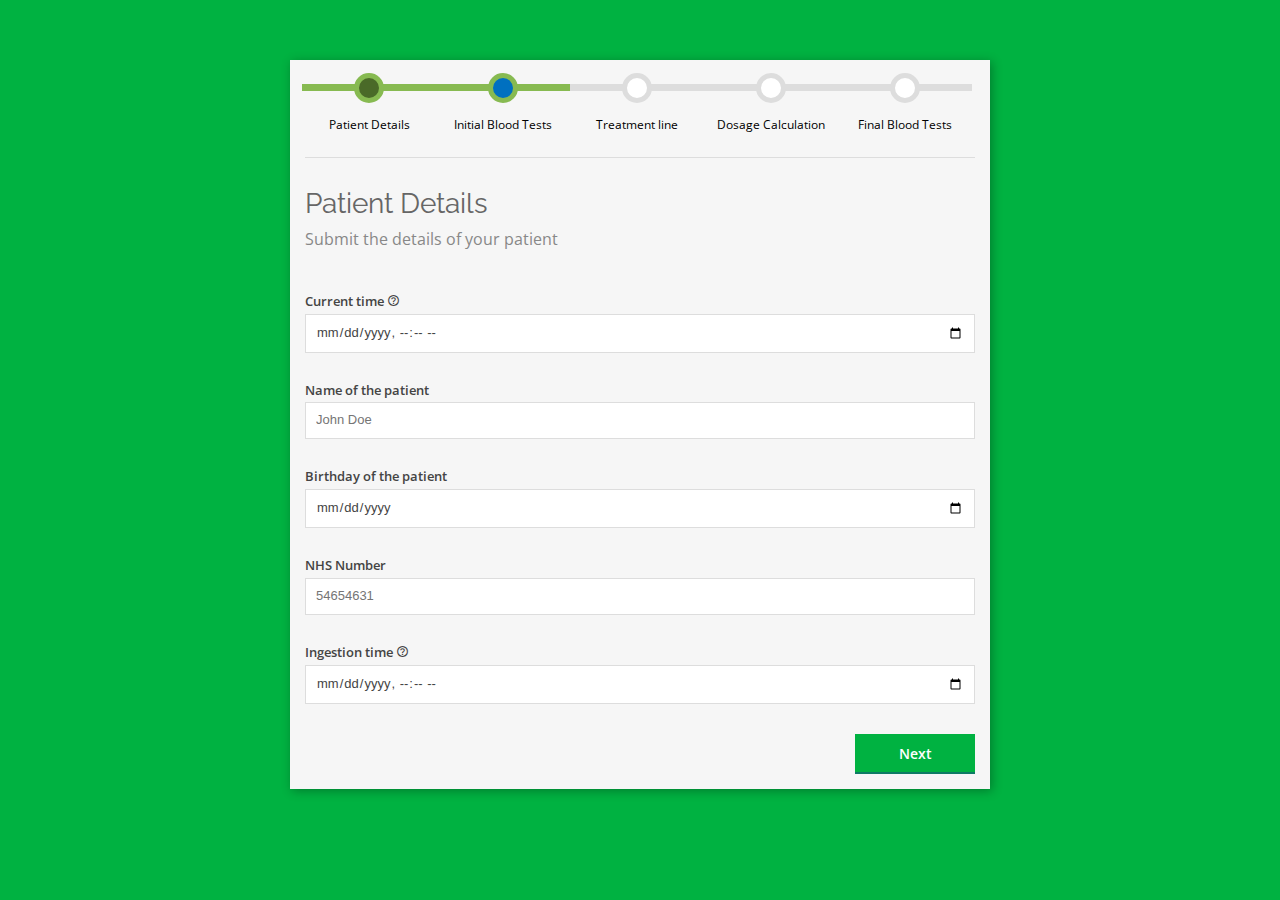
==== webapp/index.html @ 44cd0a4e "half-ready changes" ====
<!DOCTYPE html>
<html>
<head>
	<title>Paracetamol overdose</title>
	<link href="https://fonts.googleapis.com/css?family=Open+Sans:400,600" rel="stylesheet">
	<link href="https://fonts.googleapis.com/css?family=Raleway:400,600" rel="stylesheet">
	<link rel="stylesheet" type="text/css" href="css/icons.css">
	<link rel="stylesheet" type="text/css" href="css/normalize.css">
	<link rel="stylesheet" type="text/css" href="css/main.css">
	<script type="text/javascript" src="js/jquery.min.js"></script>
	<script type="text/javascript" src="js/main.js"></script>
</head>
<body>
 <!-- div class="header"></div>
 <div class="page-title">Paracetamol Overdose Patient Form</div-->
 <div class="content">
 	<ol class="progress-track">
  <li class="progress-done">
    <center>
      <div class="icon-wrap">
        <svg class="icon-state icon-check-mark">
          <use xlink:href="#icon-check-mark"></use>
        </svg>

        <svg class="icon-state icon-down-arrow">
          <use xlink:href="#icon-down-arrow"></use>
        </svg>
      </div>
      <span class="progress-text">Patient Details</span>
    </center>
  </li>

  <li class="progress-done progress-current">
    <center>
      <div class="icon-wrap">
        <svg class="icon-state icon-check-mark">
          <use xlink:href="#icon-check-mark"></use>
        </svg>

        <svg class="icon-state icon-down-arrow">
          <use xlink:href="#icon-down-arrow"></use>
        </svg>
      </div>
      <span class="progress-text">Initial Blood Tests</span>
    </center>
  </li>

  <li class="progress-todo">
    <center>
      <div class="icon-wrap">
        <svg class="icon-state icon-check-mark">
          <use xlink:href="#icon-check-mark"></use>
        </svg>

        <svg class="icon-state icon-down-arrow">
          <use xlink:href="#icon-down-arrow"></use>
        </svg>
      </div>
      <span class="progress-text">Treatment line</span>
    </center>
  </li>

  <li class="progress-todo">
    <center>
      <div class="icon-wrap">
        <svg class="icon-state icon-check-mark">
          <use xlink:href="#icon-check-mark"></use>
        </svg>

        <svg class="icon-state icon-down-arrow">
          <use xlink:href="#icon-down-arrow"></use>
        </svg>
      </div>
      <span class="progress-text">Dosage Calculation</span>
    </center>
  </li>
  <li class="progress-todo">
    <center>
      <div class="icon-wrap">
        <svg class="icon-state icon-check-mark">
          <use xlink:href="#icon-check-mark"></use>
        </svg>

        <svg class="icon-state icon-down-arrow">
          <use xlink:href="#icon-down-arrow"></use>
        </svg>
      </div>
      <span class="progress-text">Final Blood Tests</span>
    </center>
  </li>
</ol>
 	<div class="page-title">
 		<div class="title">Patient Details</div>
 		<div class="description">Submit the details of your patient</div>
 	</div>
 	<div class="input-box">
 		<div class="input-label">Current time <span class="help-button icon-help_outline"></span></div>
 		<input type="datetime-local" name="currentDateTime">
 		<div class="help-text">The date and time when the form was created.</div>
 	</div>
 	<div class="input-box">
 		<div class="input-label">Name of the patient</div>
 		<input type="text" name="name" placeholder="John Doe">
 	</div>
 	<div class="input-box">
 		<div class="input-label">Birthday of the patient</div>
 		<input type="date" name="birthday">
 	</div>
 	<div class="input-box">
 		<div class="input-label">NHS Number</div>
 		<input type="number" name="nhsNumber" placeholder="54654631">
 	</div>
 	<div class="input-box">
 		<div class="input-label">Ingestion time <span class="help-button icon-help_outline"></span></div>
 		<input type="datetime-local" name="ingestionDateTime">
 		<div class="help-text">The date and time when the patient ingested paracetamol.</div>
 	</div>
 	<div class="next-button" data-link="/first_blood.html">Next</div>
 </div>
</body>
</html>
---- webapp/css/icons.css ----
@font-face {
  font-family: 'icomoon';
  src:  url('fonts/icomoon.eot?bfnl08');
  src:  url('fonts/icomoon.eot?bfnl08#iefix') format('embedded-opentype'),
    url('fonts/icomoon.ttf?bfnl08') format('truetype'),
    url('fonts/icomoon.woff?bfnl08') format('woff'),
    url('fonts/icomoon.svg?bfnl08#icomoon') format('svg');
  font-weight: normal;
  font-style: normal;
}

[class^="icon-"], [class*=" icon-"] {
  /* use !important to prevent issues with browser extensions that change fonts */
  font-family: 'icomoon' !important;
  speak: none;
  font-style: normal;
  font-weight: normal;
  font-variant: normal;
  text-transform: none;
  line-height: 1;

  /* Better Font Rendering =========== */
  -webkit-font-smoothing: antialiased;
  -moz-osx-font-smoothing: grayscale;
}

.icon-d_rotation:before {
  content: "\e84d";
}
.icon-ac_unit:before {
  content: "\eb3b";
}
.icon-alarm:before {
  content: "\e855";
}
.icon-access_alarms:before {
  content: "\e191";
}
.icon-schedule:before {
  content: "\e8b5";
}
.icon-accessibility:before {
  content: "\e84e";
}
.icon-accessible:before {
  content: "\e914";
}
.icon-account_balance:before {
  content: "\e84f";
}
.icon-account_balance_wallet:before {
  content: "\e850";
}
.icon-account_box:before {
  content: "\e851";
}
.icon-account_circle:before {
  content: "\e853";
}
.icon-adb:before {
  content: "\e60e";
}
.icon-add:before {
  content: "\e145";
}
.icon-add_a_photo:before {
  content: "\e439";
}
.icon-alarm_add:before {
  content: "\e856";
}
.icon-add_alert:before {
  content: "\e003";
}
.icon-add_box:before {
  content: "\e146";
}
.icon-add_circle:before {
  content: "\e147";
}
.icon-control_point:before {
  content: "\e3ba";
}
.icon-add_location:before {
  content: "\e567";
}
.icon-add_shopping_cart:before {
  content: "\e854";
}
.icon-queue:before {
  content: "\e03c";
}
.icon-add_to_queue:before {
  content: "\e05c";
}
.icon-adjust:before {
  content: "\e39e";
}
.icon-airline_seat_flat:before {
  content: "\e630";
}
.icon-airline_seat_flat_angled:before {
  content: "\e631";
}
.icon-airline_seat_individual_suite:before {
  content: "\e632";
}
.icon-airline_seat_legroom_extra:before {
  content: "\e633";
}
.icon-airline_seat_legroom_normal:before {
  content: "\e634";
}
.icon-airline_seat_legroom_reduced:before {
  content: "\e635";
}
.icon-airline_seat_recline_extra:before {
  content: "\e636";
}
.icon-airline_seat_recline_normal:before {
  content: "\e637";
}
.icon-flight:before {
  content: "\e539";
}
.icon-airplanemode_inactive:before {
  content: "\e194";
}
.icon-airplay:before {
  content: "\e055";
}
.icon-airport_shuttle:before {
  content: "\eb3c";
}
.icon-alarm_off:before {
  content: "\e857";
}
.icon-alarm_on:before {
  content: "\e858";
}
.icon-album:before {
  content: "\e019";
}
.icon-all_inclusive:before {
  content: "\eb3d";
}
.icon-all_out:before {
  content: "\e90b";
}
.icon-android:before {
  content: "\e859";
}
.icon-announcement:before {
  content: "\e85a";
}
.icon-apps:before {
  content: "\e5c3";
}
.icon-archive:before {
  content: "\e149";
}
.icon-arrow_back:before {
  content: "\e5c4";
}
.icon-arrow_downward:before {
  content: "\e5db";
}
.icon-arrow_drop_down:before {
  content: "\e5c5";
}
.icon-arrow_drop_down_circle:before {
  content: "\e5c6";
}
.icon-arrow_drop_up:before {
  content: "\e5c7";
}
.icon-arrow_forward:before {
  content: "\e5c8";
}
.icon-arrow_upward:before {
  content: "\e5d8";
}
.icon-art_track:before {
  content: "\e060";
}
.icon-aspect_ratio:before {
  content: "\e85b";
}
.icon-poll:before {
  content: "\e801";
}
.icon-assignment:before {
  content: "\e85d";
}
.icon-assignment_ind:before {
  content: "\e85e";
}
.icon-assignment_late:before {
  content: "\e85f";
}
.icon-assignment_return:before {
  content: "\e860";
}
.icon-assignment_returned:before {
  content: "\e861";
}
.icon-assignment_turned_in:before {
  content: "\e862";
}
.icon-assistant:before {
  content: "\e39f";
}
.icon-flag:before {
  content: "\e153";
}
.icon-attach_file:before {
  content: "\e226";
}
.icon-attach_money:before {
  content: "\e227";
}
.icon-attachment:before {
  content: "\e2bc";
}
.icon-audiotrack:before {
  content: "\e3a1";
}
.icon-autorenew:before {
  content: "\e863";
}
.icon-av_timer:before {
  content: "\e01b";
}
.icon-backspace:before {
  content: "\e14a";
}
.icon-cloud_upload:before {
  content: "\e2c3";
}
.icon-battery_alert:before {
  content: "\e19c";
}
.icon-battery_charging_full:before {
  content: "\e1a3";
}
.icon-battery_std:before {
  content: "\e1a5";
}
.icon-battery_unknown:before {
  content: "\e1a6";
}
.icon-beach_access:before {
  content: "\eb3e";
}
.icon-beenhere:before {
  content: "\e52d";
}
.icon-block:before {
  content: "\e14b";
}
.icon-bluetooth:before {
  content: "\e1a7";
}
.icon-bluetooth_searching:before {
  content: "\e1aa";
}
.icon-bluetooth_connected:before {
  content: "\e1a8";
}
.icon-bluetooth_disabled:before {
  content: "\e1a9";
}
.icon-blur_circular:before {
  content: "\e3a2";
}
.icon-blur_linear:before {
  content: "\e3a3";
}
.icon-blur_off:before {
  content: "\e3a4";
}
.icon-blur_on:before {
  content: "\e3a5";
}
.icon-class:before {
  content: "\e86e";
}
.icon-turned_in:before {
  content: "\e8e6";
}
.icon-turned_in_not:before {
  content: "\e8e7";
}
.icon-border_all:before {
  content: "\e228";
}
.icon-border_bottom:before {
  content: "\e229";
}
.icon-border_clear:before {
  content: "\e22a";
}
.icon-border_color:before {
  content: "\e22b";
}
.icon-border_horizontal:before {
  content: "\e22c";
}
.icon-border_inner:before {
  content: "\e22d";
}
.icon-border_left:before {
  content: "\e22e";
}
.icon-border_outer:before {
  content: "\e22f";
}
.icon-border_right:before {
  content: "\e230";
}
.icon-border_style:before {
  content: "\e231";
}
.icon-border_top:before {
  content: "\e232";
}
.icon-border_vertical:before {
  content: "\e233";
}
.icon-branding_watermark:before {
  content: "\e06b";
}
.icon-brightness_1:before {
  content: "\e3a6";
}
.icon-brightness_2:before {
  content: "\e3a7";
}
.icon-brightness_3:before {
  content: "\e3a8";
}
.icon-brightness_4:before {
  content: "\e3a9";
}
.icon-brightness_low:before {
  content: "\e1ad";
}
.icon-brightness_medium:before {
  content: "\e1ae";
}
.icon-brightness_high:before {
  content: "\e1ac";
}
.icon-brightness_auto:before {
  content: "\e1ab";
}
.icon-broken_image:before {
  content: "\e3ad";
}
.icon-brush:before {
  content: "\e3ae";
}
.icon-bubble_chart:before {
  content: "\e6dd";
}
.icon-bug_report:before {
  content: "\e868";
}
.icon-build:before {
  content: "\e869";
}
.icon-burst_mode:before {
  content: "\e43c";
}
.icon-domain:before {
  content: "\e7ee";
}
.icon-business_center:before {
  content: "\eb3f";
}
.icon-cached:before {
  content: "\e86a";
}
.icon-cake:before {
  content: "\e7e9";
}
.icon-phone:before {
  content: "\e0cd";
}
.icon-call_end:before {
  content: "\e0b1";
}
.icon-call_made:before {
  content: "\e0b2";
}
.icon-merge_type:before {
  content: "\e252";
}
.icon-call_missed:before {
  content: "\e0b4";
}
.icon-call_missed_outgoing:before {
  content: "\e0e4";
}
.icon-call_received:before {
  content: "\e0b5";
}
.icon-call_split:before {
  content: "\e0b6";
}
.icon-call_to_action:before {
  content: "\e06c";
}
.icon-camera:before {
  content: "\e3af";
}
.icon-photo_camera:before {
  content: "\e412";
}
.icon-camera_enhance:before {
  content: "\e8fc";
}
.icon-camera_front:before {
  content: "\e3b1";
}
.icon-camera_rear:before {
  content: "\e3b2";
}
.icon-camera_roll:before {
  content: "\e3b3";
}
.icon-cancel:before {
  content: "\e5c9";
}
.icon-redeem:before {
  content: "\e8b1";
}
.icon-card_membership:before {
  content: "\e8f7";
}
.icon-card_travel:before {
  content: "\e8f8";
}
.icon-casino:before {
  content: "\eb40";
}
.icon-cast:before {
  content: "\e307";
}
.icon-cast_connected:before {
  content: "\e308";
}
.icon-center_focus_strong:before {
  content: "\e3b4";
}
.icon-center_focus_weak:before {
  content: "\e3b5";
}
.icon-change_history:before {
  content: "\e86b";
}
.icon-chat:before {
  content: "\e0b7";
}
.icon-chat_bubble:before {
  content: "\e0ca";
}
.icon-chat_bubble_outline:before {
  content: "\e0cb";
}
.icon-check:before {
  content: "\e5ca";
}
.icon-check_box:before {
  content: "\e834";
}
.icon-check_box_outline_blank:before {
  content: "\e835";
}
.icon-check_circle:before {
  content: "\e86c";
}
.icon-navigate_before:before {
  content: "\e408";
}
.icon-navigate_next:before {
  content: "\e409";
}
.icon-child_care:before {
  content: "\eb41";
}
.icon-child_friendly:before {
  content: "\eb42";
}
.icon-chrome_reader_mode:before {
  content: "\e86d";
}
.icon-close:before {
  content: "\e5cd";
}
.icon-clear_all:before {
  content: "\e0b8";
}
.icon-closed_caption:before {
  content: "\e01c";
}
.icon-wb_cloudy:before {
  content: "\e42d";
}
.icon-cloud_circle:before {
  content: "\e2be";
}
.icon-cloud_done:before {
  content: "\e2bf";
}
.icon-cloud_download:before {
  content: "\e2c0";
}
.icon-cloud_off:before {
  content: "\e2c1";
}
.icon-cloud_queue:before {
  content: "\e2c2";
}
.icon-code:before {
  content: "\e86f";
}
.icon-photo_library:before {
  content: "\e413";
}
.icon-collections_bookmark:before {
  content: "\e431";
}
.icon-palette:before {
  content: "\e40a";
}
.icon-colorize:before {
  content: "\e3b8";
}
.icon-comment:before {
  content: "\e0b9";
}
.icon-compare:before {
  content: "\e3b9";
}
.icon-compare_arrows:before {
  content: "\e915";
}
.icon-laptop:before {
  content: "\e31e";
}
.icon-confirmation_number:before {
  content: "\e638";
}
.icon-contact_mail:before {
  content: "\e0d0";
}
.icon-contact_phone:before {
  content: "\e0cf";
}
.icon-contacts:before {
  content: "\e0ba";
}
.icon-content_copy:before {
  content: "\e14d";
}
.icon-content_cut:before {
  content: "\e14e";
}
.icon-content_paste:before {
  content: "\e14f";
}
.icon-control_point_duplicate:before {
  content: "\e3bb";
}
.icon-copyright:before {
  content: "\e90c";
}
.icon-mode_edit:before {
  content: "\e254";
}
.icon-create_new_folder:before {
  content: "\e2cc";
}
.icon-payment:before {
  content: "\e8a1";
}
.icon-crop:before {
  content: "\e3be";
}
.icon-crop_16_9:before {
  content: "\e3bc";
}
.icon-crop_3_2:before {
  content: "\e3bd";
}
.icon-crop_landscape:before {
  content: "\e3c3";
}
.icon-crop_7_5:before {
  content: "\e3c0";
}
.icon-crop_din:before {
  content: "\e3c1";
}
.icon-crop_free:before {
  content: "\e3c2";
}
.icon-crop_original:before {
  content: "\e3c4";
}
.icon-crop_portrait:before {
  content: "\e3c5";
}
.icon-crop_rotate:before {
  content: "\e437";
}
.icon-crop_square:before {
  content: "\e3c6";
}
.icon-dashboard:before {
  content: "\e871";
}
.icon-data_usage:before {
  content: "\e1af";
}
.icon-date_range:before {
  content: "\e916";
}
.icon-dehaze:before {
  content: "\e3c7";
}
.icon-delete:before {
  content: "\e872";
}
.icon-delete_forever:before {
  content: "\e92b";
}
.icon-delete_sweep:before {
  content: "\e16c";
}
.icon-description:before {
  content: "\e873";
}
.icon-desktop_mac:before {
  content: "\e30b";
}
.icon-desktop_windows:before {
  content: "\e30c";
}
.icon-details:before {
  content: "\e3c8";
}
.icon-developer_board:before {
  content: "\e30d";
}
.icon-developer_mode:before {
  content: "\e1b0";
}
.icon-device_hub:before {
  content: "\e335";
}
.icon-phonelink:before {
  content: "\e326";
}
.icon-devices_other:before {
  content: "\e337";
}
.icon-dialer_sip:before {
  content: "\e0bb";
}
.icon-dialpad:before {
  content: "\e0bc";
}
.icon-directions:before {
  content: "\e52e";
}
.icon-directions_bike:before {
  content: "\e52f";
}
.icon-directions_boat:before {
  content: "\e532";
}
.icon-directions_bus:before {
  content: "\e530";
}
.icon-directions_car:before {
  content: "\e531";
}
.icon-directions_railway:before {
  content: "\e534";
}
.icon-directions_run:before {
  content: "\e566";
}
.icon-directions_transit:before {
  content: "\e535";
}
.icon-directions_walk:before {
  content: "\e536";
}
.icon-disc_full:before {
  content: "\e610";
}
.icon-dns:before {
  content: "\e875";
}
.icon-not_interested:before {
  content: "\e033";
}
.icon-do_not_disturb_alt:before {
  content: "\e611";
}
.icon-do_not_disturb_off:before {
  content: "\e643";
}
.icon-remove_circle:before {
  content: "\e15c";
}
.icon-dock:before {
  content: "\e30e";
}
.icon-done:before {
  content: "\e876";
}
.icon-done_all:before {
  content: "\e877";
}
.icon-donut_large:before {
  content: "\e917";
}
.icon-donut_small:before {
  content: "\e918";
}
.icon-drafts:before {
  content: "\e151";
}
.icon-drag_handle:before {
  content: "\e25d";
}
.icon-time_to_leave:before {
  content: "\e62c";
}
.icon-dvr:before {
  content: "\e1b2";
}
.icon-edit_location:before {
  content: "\e568";
}
.icon-eject:before {
  content: "\e8fb";
}
.icon-markunread:before {
  content: "\e159";
}
.icon-enhanced_encryption:before {
  content: "\e63f";
}
.icon-equalizer:before {
  content: "\e01d";
}
.icon-error:before {
  content: "\e000";
}
.icon-error_outline:before {
  content: "\e001";
}
.icon-euro_symbol:before {
  content: "\e926";
}
.icon-ev_station:before {
  content: "\e56d";
}
.icon-insert_invitation:before {
  content: "\e24f";
}
.icon-event_available:before {
  content: "\e614";
}
.icon-event_busy:before {
  content: "\e615";
}
.icon-event_note:before {
  content: "\e616";
}
.icon-event_seat:before {
  content: "\e903";
}
.icon-exit_to_app:before {
  content: "\e879";
}
.icon-expand_less:before {
  content: "\e5ce";
}
.icon-expand_more:before {
  content: "\e5cf";
}
.icon-explicit:before {
  content: "\e01e";
}
.icon-explore:before {
  content: "\e87a";
}
.icon-exposure:before {
  content: "\e3ca";
}
.icon-exposure_neg_1:before {
  content: "\e3cb";
}
.icon-exposure_neg_2:before {
  content: "\e3cc";
}
.icon-exposure_plus_1:before {
  content: "\e3cd";
}
.icon-exposure_plus_2:before {
  content: "\e3ce";
}
.icon-exposure_zero:before {
  content: "\e3cf";
}
.icon-extension:before {
  content: "\e87b";
}
.icon-face:before {
  content: "\e87c";
}
.icon-fast_forward:before {
  content: "\e01f";
}
.icon-fast_rewind:before {
  content: "\e020";
}
.icon-favorite:before {
  content: "\e87d";
}
.icon-favorite_border:before {
  content: "\e87e";
}
.icon-featured_play_list:before {
  content: "\e06d";
}
.icon-featured_video:before {
  content: "\e06e";
}
.icon-sms_failed:before {
  content: "\e626";
}
.icon-fiber_dvr:before {
  content: "\e05d";
}
.icon-fiber_manual_record:before {
  content: "\e061";
}
.icon-fiber_new:before {
  content: "\e05e";
}
.icon-fiber_pin:before {
  content: "\e06a";
}
.icon-fiber_smart_record:before {
  content: "\e062";
}
.icon-get_app:before {
  content: "\e884";
}
.icon-file_upload:before {
  content: "\e2c6";
}
.icon-filter:before {
  content: "\e3d3";
}
.icon-filter_1:before {
  content: "\e3d0";
}
.icon-filter_2:before {
  content: "\e3d1";
}
.icon-filter_3:before {
  content: "\e3d2";
}
.icon-filter_4:before {
  content: "\e3d4";
}
.icon-filter_5:before {
  content: "\e3d5";
}
.icon-filter_6:before {
  content: "\e3d6";
}
.icon-filter_7:before {
  content: "\e3d7";
}
.icon-filter_8:before {
  content: "\e3d8";
}
.icon-filter_9:before {
  content: "\e3d9";
}
.icon-filter_9_plus:before {
  content: "\e3da";
}
.icon-filter_b_and_w:before {
  content: "\e3db";
}
.icon-filter_center_focus:before {
  content: "\e3dc";
}
.icon-filter_drama:before {
  content: "\e3dd";
}
.icon-filter_frames:before {
  content: "\e3de";
}
.icon-terrain:before {
  content: "\e564";
}
.icon-filter_list:before {
  content: "\e152";
}
.icon-filter_none:before {
  content: "\e3e0";
}
.icon-filter_tilt_shift:before {
  content: "\e3e2";
}
.icon-filter_vintage:before {
  content: "\e3e3";
}
.icon-find_in_page:before {
  content: "\e880";
}
.icon-find_replace:before {
  content: "\e881";
}
.icon-fingerprint:before {
  content: "\e90d";
}
.icon-first_page:before {
  content: "\e5dc";
}
.icon-fitness_center:before {
  content: "\eb43";
}
.icon-flare:before {
  content: "\e3e4";
}
.icon-flash_auto:before {
  content: "\e3e5";
}
.icon-flash_off:before {
  content: "\e3e6";
}
.icon-flash_on:before {
  content: "\e3e7";
}
.icon-flight_land:before {
  content: "\e904";
}
.icon-flight_takeoff:before {
  content: "\e905";
}
.icon-flip:before {
  content: "\e3e8";
}
.icon-flip_to_back:before {
  content: "\e882";
}
.icon-flip_to_front:before {
  content: "\e883";
}
.icon-folder:before {
  content: "\e2c7";
}
.icon-folder_open:before {
  content: "\e2c8";
}
.icon-folder_shared:before {
  content: "\e2c9";
}
.icon-folder_special:before {
  content: "\e617";
}
.icon-font_download:before {
  content: "\e167";
}
.icon-format_align_center:before {
  content: "\e234";
}
.icon-format_align_justify:before {
  content: "\e235";
}
.icon-format_align_left:before {
  content: "\e236";
}
.icon-format_align_right:before {
  content: "\e237";
}
.icon-format_bold:before {
  content: "\e238";
}
.icon-format_clear:before {
  content: "\e239";
}
.icon-format_color_fill:before {
  content: "\e23a";
}
.icon-format_color_reset:before {
  content: "\e23b";
}
.icon-format_color_text:before {
  content: "\e23c";
}
.icon-format_indent_decrease:before {
  content: "\e23d";
}
.icon-format_indent_increase:before {
  content: "\e23e";
}
.icon-format_italic:before {
  content: "\e23f";
}
.icon-format_line_spacing:before {
  content: "\e240";
}
.icon-format_list_bulleted:before {
  content: "\e241";
}
.icon-format_list_numbered:before {
  content: "\e242";
}
.icon-format_paint:before {
  content: "\e243";
}
.icon-format_quote:before {
  content: "\e244";
}
.icon-format_shapes:before {
  content: "\e25e";
}
.icon-format_size:before {
  content: "\e245";
}
.icon-format_strikethrough:before {
  content: "\e246";
}
.icon-format_textdirection_l_to_r:before {
  content: "\e247";
}
.icon-format_textdirection_r_to_l:before {
  content: "\e248";
}
.icon-format_underlined:before {
  content: "\e249";
}
.icon-question_answer:before {
  content: "\e8af";
}
.icon-forward:before {
  content: "\e154";
}
.icon-forward_10:before {
  content: "\e056";
}
.icon-forward_30:before {
  content: "\e057";
}
.icon-forward_5:before {
  content: "\e058";
}
.icon-free_breakfast:before {
  content: "\eb44";
}
.icon-fullscreen:before {
  content: "\e5d0";
}
.icon-fullscreen_exit:before {
  content: "\e5d1";
}
.icon-functions:before {
  content: "\e24a";
}
.icon-g_translate:before {
  content: "\e927";
}
.icon-games:before {
  content: "\e021";
}
.icon-gavel:before {
  content: "\e90e";
}
.icon-gesture:before {
  content: "\e155";
}
.icon-gif:before {
  content: "\e908";
}
.icon-goat:before {
  content: "\e900";
}
.icon-golf_course:before {
  content: "\eb45";
}
.icon-my_location:before {
  content: "\e55c";
}
.icon-location_searching:before {
  content: "\e1b7";
}
.icon-location_disabled:before {
  content: "\e1b6";
}
.icon-star:before {
  content: "\e838";
}
.icon-gradient:before {
  content: "\e3e9";
}
.icon-grain:before {
  content: "\e3ea";
}
.icon-graphic_eq:before {
  content: "\e1b8";
}
.icon-grid_off:before {
  content: "\e3eb";
}
.icon-grid_on:before {
  content: "\e3ec";
}
.icon-people:before {
  content: "\e7fb";
}
.icon-group_add:before {
  content: "\e7f0";
}
.icon-group_work:before {
  content: "\e886";
}
.icon-hd:before {
  content: "\e052";
}
.icon-hdr_off:before {
  content: "\e3ed";
}
.icon-hdr_on:before {
  content: "\e3ee";
}
.icon-hdr_strong:before {
  content: "\e3f1";
}
.icon-hdr_weak:before {
  content: "\e3f2";
}
.icon-headset:before {
  content: "\e310";
}
.icon-headset_mic:before {
  content: "\e311";
}
.icon-healing:before {
  content: "\e3f3";
}
.icon-hearing:before {
  content: "\e023";
}
.icon-help:before {
  content: "\e887";
}
.icon-help_outline:before {
  content: "\e8fd";
}
.icon-high_quality:before {
  content: "\e024";
}
.icon-highlight:before {
  content: "\e25f";
}
.icon-highlight_off:before {
  content: "\e888";
}
.icon-restore:before {
  content: "\e8b3";
}
.icon-home:before {
  content: "\e88a";
}
.icon-hot_tub:before {
  content: "\eb46";
}
.icon-local_hotel:before {
  content: "\e549";
}
.icon-hourglass_empty:before {
  content: "\e88b";
}
.icon-hourglass_full:before {
  content: "\e88c";
}
.icon-http:before {
  content: "\e902";
}
.icon-lock:before {
  content: "\e897";
}
.icon-photo:before {
  content: "\e410";
}
.icon-image_aspect_ratio:before {
  content: "\e3f5";
}
.icon-import_contacts:before {
  content: "\e0e0";
}
.icon-import_export:before {
  content: "\e0c3";
}
.icon-important_devices:before {
  content: "\e912";
}
.icon-inbox:before {
  content: "\e156";
}
.icon-indeterminate_check_box:before {
  content: "\e909";
}
.icon-info:before {
  content: "\e88e";
}
.icon-info_outline:before {
  content: "\e88f";
}
.icon-input:before {
  content: "\e890";
}
.icon-insert_comment:before {
  content: "\e24c";
}
.icon-insert_drive_file:before {
  content: "\e24d";
}
.icon-tag_faces:before {
  content: "\e420";
}
.icon-link:before {
  content: "\e157";
}
.icon-invert_colors:before {
  content: "\e891";
}
.icon-invert_colors_off:before {
  content: "\e0c4";
}
.icon-iso:before {
  content: "\e3f6";
}
.icon-keyboard:before {
  content: "\e312";
}
.icon-keyboard_arrow_down:before {
  content: "\e313";
}
.icon-keyboard_arrow_left:before {
  content: "\e314";
}
.icon-keyboard_arrow_right:before {
  content: "\e315";
}
.icon-keyboard_arrow_up:before {
  content: "\e316";
}
.icon-keyboard_backspace:before {
  content: "\e317";
}
.icon-keyboard_capslock:before {
  content: "\e318";
}
.icon-keyboard_hide:before {
  content: "\e31a";
}
.icon-keyboard_return:before {
  content: "\e31b";
}
.icon-keyboard_tab:before {
  content: "\e31c";
}
.icon-keyboard_voice:before {
  content: "\e31d";
}
.icon-kitchen:before {
  content: "\eb47";
}
.icon-label:before {
  content: "\e892";
}
.icon-label_outline:before {
  content: "\e893";
}
.icon-language:before {
  content: "\e894";
}
.icon-laptop_chromebook:before {
  content: "\e31f";
}
.icon-laptop_mac:before {
  content: "\e320";
}
.icon-laptop_windows:before {
  content: "\e321";
}
.icon-last_page:before {
  content: "\e5dd";
}
.icon-open_in_new:before {
  content: "\e89e";
}
.icon-layers:before {
  content: "\e53b";
}
.icon-layers_clear:before {
  content: "\e53c";
}
.icon-leak_add:before {
  content: "\e3f8";
}
.icon-leak_remove:before {
  content: "\e3f9";
}
.icon-lens:before {
  content: "\e3fa";
}
.icon-library_books:before {
  content: "\e02f";
}
.icon-library_music:before {
  content: "\e030";
}
.icon-lightbulb_outline:before {
  content: "\e90f";
}
.icon-line_style:before {
  content: "\e919";
}
.icon-line_weight:before {
  content: "\e91a";
}
.icon-linear_scale:before {
  content: "\e260";
}
.icon-linked_camera:before {
  content: "\e438";
}
.icon-list:before {
  content: "\e896";
}
.icon-live_help:before {
  content: "\e0c6";
}
.icon-live_tv:before {
  content: "\e639";
}
.icon-local_play:before {
  content: "\e553";
}
.icon-local_airport:before {
  content: "\e53d";
}
.icon-local_atm:before {
  content: "\e53e";
}
.icon-local_bar:before {
  content: "\e540";
}
.icon-local_cafe:before {
  content: "\e541";
}
.icon-local_car_wash:before {
  content: "\e542";
}
.icon-local_convenience_store:before {
  content: "\e543";
}
.icon-restaurant_menu:before {
  content: "\e561";
}
.icon-local_drink:before {
  content: "\e544";
}
.icon-local_florist:before {
  content: "\e545";
}
.icon-local_gas_station:before {
  content: "\e546";
}
.icon-shopping_cart:before {
  content: "\e8cc";
}
.icon-local_hospital:before {
  content: "\e548";
}
.icon-local_laundry_service:before {
  content: "\e54a";
}
.icon-local_library:before {
  content: "\e54b";
}
.icon-local_mall:before {
  content: "\e54c";
}
.icon-theaters:before {
  content: "\e8da";
}
.icon-local_offer:before {
  content: "\e54e";
}
.icon-local_parking:before {
  content: "\e54f";
}
.icon-local_pharmacy:before {
  content: "\e550";
}
.icon-local_pizza:before {
  content: "\e552";
}
.icon-print:before {
  content: "\e8ad";
}
.icon-local_shipping:before {
  content: "\e558";
}
.icon-local_taxi:before {
  content: "\e559";
}
.icon-location_city:before {
  content: "\e7f1";
}
.icon-location_off:before {
  content: "\e0c7";
}
.icon-room:before {
  content: "\e8b4";
}
.icon-lock_open:before {
  content: "\e898";
}
.icon-lock_outline:before {
  content: "\e899";
}
.icon-looks:before {
  content: "\e3fc";
}
.icon-looks_3:before {
  content: "\e3fb";
}
.icon-looks_4:before {
  content: "\e3fd";
}
.icon-looks_5:before {
  content: "\e3fe";
}
.icon-looks_6:before {
  content: "\e3ff";
}
.icon-looks_one:before {
  content: "\e400";
}
.icon-looks_two:before {
  content: "\e401";
}
.icon-sync:before {
  content: "\e627";
}
.icon-loupe:before {
  content: "\e402";
}
.icon-low_priority:before {
  content: "\e16d";
}
.icon-loyalty:before {
  content: "\e89a";
}
.icon-mail_outline:before {
  content: "\e0e1";
}
.icon-map:before {
  content: "\e55b";
}
.icon-markunread_mailbox:before {
  content: "\e89b";
}
.icon-memory:before {
  content: "\e322";
}
.icon-menu:before {
  content: "\e5d2";
}
.icon-message:before {
  content: "\e0c9";
}
.icon-mic:before {
  content: "\e029";
}
.icon-mic_none:before {
  content: "\e02a";
}
.icon-mic_off:before {
  content: "\e02b";
}
.icon-mms:before {
  content: "\e618";
}
.icon-mode_comment:before {
  content: "\e253";
}
.icon-monetization_on:before {
  content: "\e263";
}
.icon-money_off:before {
  content: "\e25c";
}
.icon-monochrome_photos:before {
  content: "\e403";
}
.icon-mood_bad:before {
  content: "\e7f3";
}
.icon-more:before {
  content: "\e619";
}
.icon-more_horiz:before {
  content: "\e5d3";
}
.icon-more_vert:before {
  content: "\e5d4";
}
.icon-motorcycle:before {
  content: "\e91b";
}
.icon-mouse:before {
  content: "\e323";
}
.icon-move_to_inbox:before {
  content: "\e168";
}
.icon-movie_creation:before {
  content: "\e404";
}
.icon-movie_filter:before {
  content: "\e43a";
}
.icon-multiline_chart:before {
  content: "\e6df";
}
.icon-music_note:before {
  content: "\e405";
}
.icon-music_video:before {
  content: "\e063";
}
.icon-nature:before {
  content: "\e406";
}
.icon-nature_people:before {
  content: "\e407";
}
.icon-navigation:before {
  content: "\e55d";
}
.icon-near_me:before {
  content: "\e569";
}
.icon-network_cell:before {
  content: "\e1b9";
}
.icon-network_check:before {
  content: "\e640";
}
.icon-network_locked:before {
  content: "\e61a";
}
.icon-network_wifi:before {
  content: "\e1ba";
}
.icon-new_releases:before {
  content: "\e031";
}
.icon-next_week:before {
  content: "\e16a";
}
.icon-nfc:before {
  content: "\e1bb";
}
.icon-no_encryption:before {
  content: "\e641";
}
.icon-signal_cellular_no_sim:before {
  content: "\e1ce";
}
.icon-note:before {
  content: "\e06f";
}
.icon-note_add:before {
  content: "\e89c";
}
.icon-notifications:before {
  content: "\e7f4";
}
.icon-notifications_active:before {
  content: "\e7f7";
}
.icon-notifications_none:before {
  content: "\e7f5";
}
.icon-notifications_off:before {
  content: "\e7f6";
}
.icon-notifications_paused:before {
  content: "\e7f8";
}
.icon-offline_pin:before {
  content: "\e90a";
}
.icon-ondemand_video:before {
  content: "\e63a";
}
.icon-opacity:before {
  content: "\e91c";
}
.icon-open_in_browser:before {
  content: "\e89d";
}
.icon-open_with:before {
  content: "\e89f";
}
.icon-pages:before {
  content: "\e7f9";
}
.icon-pageview:before {
  content: "\e8a0";
}
.icon-pan_tool:before {
  content: "\e925";
}
.icon-panorama:before {
  content: "\e40b";
}
.icon-radio_button_unchecked:before {
  content: "\e836";
}
.icon-panorama_horizontal:before {
  content: "\e40d";
}
.icon-panorama_vertical:before {
  content: "\e40e";
}
.icon-panorama_wide_angle:before {
  content: "\e40f";
}
.icon-party_mode:before {
  content: "\e7fa";
}
.icon-pause:before {
  content: "\e034";
}
.icon-pause_circle_filled:before {
  content: "\e035";
}
.icon-pause_circle_outline:before {
  content: "\e036";
}
.icon-people_outline:before {
  content: "\e7fc";
}
.icon-perm_camera_mic:before {
  content: "\e8a2";
}
.icon-perm_contact_calendar:before {
  content: "\e8a3";
}
.icon-perm_data_setting:before {
  content: "\e8a4";
}
.icon-perm_device_information:before {
  content: "\e8a5";
}
.icon-person_outline:before {
  content: "\e7ff";
}
.icon-perm_media:before {
  content: "\e8a7";
}
.icon-perm_phone_msg:before {
  content: "\e8a8";
}
.icon-perm_scan_wifi:before {
  content: "\e8a9";
}
.icon-person:before {
  content: "\e7fd";
}
.icon-person_add:before {
  content: "\e7fe";
}
.icon-person_pin:before {
  content: "\e55a";
}
.icon-person_pin_circle:before {
  content: "\e56a";
}
.icon-personal_video:before {
  content: "\e63b";
}
.icon-pets:before {
  content: "\e91d";
}
.icon-phone_android:before {
  content: "\e324";
}
.icon-phone_bluetooth_speaker:before {
  content: "\e61b";
}
.icon-phone_forwarded:before {
  content: "\e61c";
}
.icon-phone_in_talk:before {
  content: "\e61d";
}
.icon-phone_iphone:before {
  content: "\e325";
}
.icon-phone_locked:before {
  content: "\e61e";
}
.icon-phone_missed:before {
  content: "\e61f";
}
.icon-phone_paused:before {
  content: "\e620";
}
.icon-phonelink_erase:before {
  content: "\e0db";
}
.icon-phonelink_lock:before {
  content: "\e0dc";
}
.icon-phonelink_off:before {
  content: "\e327";
}
.icon-phonelink_ring:before {
  content: "\e0dd";
}
.icon-phonelink_setup:before {
  content: "\e0de";
}
.icon-photo_album:before {
  content: "\e411";
}
.icon-photo_filter:before {
  content: "\e43b";
}
.icon-photo_size_select_actual:before {
  content: "\e432";
}
.icon-photo_size_select_large:before {
  content: "\e433";
}
.icon-photo_size_select_small:before {
  content: "\e434";
}
.icon-picture_as_pdf:before {
  content: "\e415";
}
.icon-picture_in_picture:before {
  content: "\e8aa";
}
.icon-picture_in_picture_alt:before {
  content: "\e911";
}
.icon-pie_chart:before {
  content: "\e6c4";
}
.icon-pie_chart_outlined:before {
  content: "\e6c5";
}
.icon-pin_drop:before {
  content: "\e55e";
}
.icon-play_arrow:before {
  content: "\e037";
}
.icon-play_circle_filled:before {
  content: "\e038";
}
.icon-play_circle_outline:before {
  content: "\e039";
}
.icon-play_for_work:before {
  content: "\e906";
}
.icon-playlist_add:before {
  content: "\e03b";
}
.icon-playlist_add_check:before {
  content: "\e065";
}
.icon-playlist_play:before {
  content: "\e05f";
}
.icon-plus_one:before {
  content: "\e800";
}
.icon-polymer:before {
  content: "\e8ab";
}
.icon-pool:before {
  content: "\eb48";
}
.icon-portable_wifi_off:before {
  content: "\e0ce";
}
.icon-portrait:before {
  content: "\e416";
}
.icon-power:before {
  content: "\e63c";
}
.icon-power_input:before {
  content: "\e336";
}
.icon-power_settings_new:before {
  content: "\e8ac";
}
.icon-pregnant_woman:before {
  content: "\e91e";
}
.icon-present_to_all:before {
  content: "\e0df";
}
.icon-priority_high:before {
  content: "\e645";
}
.icon-public:before {
  content: "\e80b";
}
.icon-publish:before {
  content: "\e255";
}
.icon-queue_music:before {
  content: "\e03d";
}
.icon-queue_play_next:before {
  content: "\e066";
}
.icon-radio:before {
  content: "\e03e";
}
.icon-radio_button_checked:before {
  content: "\e837";
}
.icon-rate_review:before {
  content: "\e560";
}
.icon-receipt:before {
  content: "\e8b0";
}
.icon-recent_actors:before {
  content: "\e03f";
}
.icon-record_voice_over:before {
  content: "\e91f";
}
.icon-redo:before {
  content: "\e15a";
}
.icon-refresh:before {
  content: "\e5d5";
}
.icon-remove:before {
  content: "\e15b";
}
.icon-remove_circle_outline:before {
  content: "\e15d";
}
.icon-remove_from_queue:before {
  content: "\e067";
}
.icon-visibility:before {
  content: "\e8f4";
}
.icon-remove_shopping_cart:before {
  content: "\e928";
}
.icon-reorder:before {
  content: "\e8fe";
}
.icon-repeat:before {
  content: "\e040";
}
.icon-repeat_one:before {
  content: "\e041";
}
.icon-replay:before {
  content: "\e042";
}
.icon-replay_10:before {
  content: "\e059";
}
.icon-replay_30:before {
  content: "\e05a";
}
.icon-replay_5:before {
  content: "\e05b";
}
.icon-reply:before {
  content: "\e15e";
}
.icon-reply_all:before {
  content: "\e15f";
}
.icon-report:before {
  content: "\e160";
}
.icon-warning:before {
  content: "\e002";
}
.icon-restaurant:before {
  content: "\e56c";
}
.icon-restore_page:before {
  content: "\e929";
}
.icon-ring_volume:before {
  content: "\e0d1";
}
.icon-room_service:before {
  content: "\eb49";
}
.icon-rotate_90_degrees_ccw:before {
  content: "\e418";
}
.icon-rotate_left:before {
  content: "\e419";
}
.icon-rotate_right:before {
  content: "\e41a";
}
.icon-rounded_corner:before {
  content: "\e920";
}
.icon-router:before {
  content: "\e328";
}
.icon-rowing:before {
  content: "\e921";
}
.icon-rss_feed:before {
  content: "\e0e5";
}
.icon-rv_hookup:before {
  content: "\e642";
}
.icon-satellite:before {
  content: "\e562";
}
.icon-save:before {
  content: "\e161";
}
.icon-scanner:before {
  content: "\e329";
}
.icon-school:before {
  content: "\e80c";
}
.icon-screen_lock_landscape:before {
  content: "\e1be";
}
.icon-screen_lock_portrait:before {
  content: "\e1bf";
}
.icon-screen_lock_rotation:before {
  content: "\e1c0";
}
.icon-screen_rotation:before {
  content: "\e1c1";
}
.icon-screen_share:before {
  content: "\e0e2";
}
.icon-sd_storage:before {
  content: "\e1c2";
}
.icon-search:before {
  content: "\e8b6";
}
.icon-security:before {
  content: "\e32a";
}
.icon-select_all:before {
  content: "\e162";
}
.icon-send:before {
  content: "\e163";
}
.icon-sentiment_dissatisfied:before {
  content: "\e811";
}
.icon-sentiment_neutral:before {
  content: "\e812";
}
.icon-sentiment_satisfied:before {
  content: "\e813";
}
.icon-sentiment_very_dissatisfied:before {
  content: "\e814";
}
.icon-sentiment_very_satisfied:before {
  content: "\e815";
}
.icon-settings:before {
  content: "\e8b8";
}
.icon-settings_applications:before {
  content: "\e8b9";
}
.icon-settings_backup_restore:before {
  content: "\e8ba";
}
.icon-settings_bluetooth:before {
  content: "\e8bb";
}
.icon-settings_brightness:before {
  content: "\e8bd";
}
.icon-settings_cell:before {
  content: "\e8bc";
}
.icon-settings_ethernet:before {
  content: "\e8be";
}
.icon-settings_input_antenna:before {
  content: "\e8bf";
}
.icon-settings_input_composite:before {
  content: "\e8c1";
}
.icon-settings_input_hdmi:before {
  content: "\e8c2";
}
.icon-settings_input_svideo:before {
  content: "\e8c3";
}
.icon-settings_overscan:before {
  content: "\e8c4";
}
.icon-settings_phone:before {
  content: "\e8c5";
}
.icon-settings_power:before {
  content: "\e8c6";
}
.icon-settings_remote:before {
  content: "\e8c7";
}
.icon-settings_system_daydream:before {
  content: "\e1c3";
}
.icon-settings_voice:before {
  content: "\e8c8";
}
.icon-share:before {
  content: "\e80d";
}
.icon-shop:before {
  content: "\e8c9";
}
.icon-shop_two:before {
  content: "\e8ca";
}
.icon-shopping_basket:before {
  content: "\e8cb";
}
.icon-short_text:before {
  content: "\e261";
}
.icon-show_chart:before {
  content: "\e6e1";
}
.icon-shuffle:before {
  content: "\e043";
}
.icon-signal_cellular_4_bar:before {
  content: "\e1c8";
}
.icon-signal_cellular_connected_no_internet_4_bar:before {
  content: "\e1cd";
}
.icon-signal_cellular_null:before {
  content: "\e1cf";
}
.icon-signal_cellular_off:before {
  content: "\e1d0";
}
.icon-signal_wifi_4_bar:before {
  content: "\e1d8";
}
.icon-signal_wifi_4_bar_lock:before {
  content: "\e1d9";
}
.icon-signal_wifi_off:before {
  content: "\e1da";
}
.icon-sim_card:before {
  content: "\e32b";
}
.icon-sim_card_alert:before {
  content: "\e624";
}
.icon-skip_next:before {
  content: "\e044";
}
.icon-skip_previous:before {
  content: "\e045";
}
.icon-slideshow:before {
  content: "\e41b";
}
.icon-slow_motion_video:before {
  content: "\e068";
}
.icon-stay_primary_portrait:before {
  content: "\e0d6";
}
.icon-smoke_free:before {
  content: "\eb4a";
}
.icon-smoking_rooms:before {
  content: "\eb4b";
}
.icon-textsms:before {
  content: "\e0d8";
}
.icon-snooze:before {
  content: "\e046";
}
.icon-sort:before {
  content: "\e164";
}
.icon-sort_by_alpha:before {
  content: "\e053";
}
.icon-spa:before {
  content: "\eb4c";
}
.icon-space_bar:before {
  content: "\e256";
}
.icon-speaker:before {
  content: "\e32d";
}
.icon-speaker_group:before {
  content: "\e32e";
}
.icon-speaker_notes:before {
  content: "\e8cd";
}
.icon-speaker_notes_off:before {
  content: "\e92a";
}
.icon-speaker_phone:before {
  content: "\e0d2";
}
.icon-spellcheck:before {
  content: "\e8ce";
}
.icon-star_border:before {
  content: "\e83a";
}
.icon-star_half:before {
  content: "\e839";
}
.icon-stars:before {
  content: "\e8d0";
}
.icon-stay_primary_landscape:before {
  content: "\e0d5";
}
.icon-stop:before {
  content: "\e047";
}
.icon-stop_screen_share:before {
  content: "\e0e3";
}
.icon-storage:before {
  content: "\e1db";
}
.icon-store_mall_directory:before {
  content: "\e563";
}
.icon-straighten:before {
  content: "\e41c";
}
.icon-streetview:before {
  content: "\e56e";
}
.icon-strikethrough_s:before {
  content: "\e257";
}
.icon-style:before {
  content: "\e41d";
}
.icon-subdirectory_arrow_left:before {
  content: "\e5d9";
}
.icon-subdirectory_arrow_right:before {
  content: "\e5da";
}
.icon-subject:before {
  content: "\e8d2";
}
.icon-subscriptions:before {
  content: "\e064";
}
.icon-subtitles:before {
  content: "\e048";
}
.icon-subway:before {
  content: "\e56f";
}
.icon-supervisor_account:before {
  content: "\e8d3";
}
.icon-surround_sound:before {
  content: "\e049";
}
.icon-swap_calls:before {
  content: "\e0d7";
}
.icon-swap_horiz:before {
  content: "\e8d4";
}
.icon-swap_vert:before {
  content: "\e8d5";
}
.icon-swap_vertical_circle:before {
  content: "\e8d6";
}
.icon-switch_camera:before {
  content: "\e41e";
}
.icon-switch_video:before {
  content: "\e41f";
}
.icon-sync_disabled:before {
  content: "\e628";
}
.icon-sync_problem:before {
  content: "\e629";
}
.icon-system_update:before {
  content: "\e62a";
}
.icon-system_update_alt:before {
  content: "\e8d7";
}
.icon-tab:before {
  content: "\e8d8";
}
.icon-tab_unselected:before {
  content: "\e8d9";
}
.icon-tablet:before {
  content: "\e32f";
}
.icon-tablet_android:before {
  content: "\e330";
}
.icon-tablet_mac:before {
  content: "\e331";
}
.icon-tap_and_play:before {
  content: "\e62b";
}
.icon-text_fields:before {
  content: "\e262";
}
.icon-text_format:before {
  content: "\e165";
}
.icon-texture:before {
  content: "\e421";
}
.icon-thumb_down:before {
  content: "\e8db";
}
.icon-thumb_up:before {
  content: "\e8dc";
}
.icon-thumbs_up_down:before {
  content: "\e8dd";
}
.icon-timelapse:before {
  content: "\e422";
}
.icon-timeline:before {
  content: "\e922";
}
.icon-timer:before {
  content: "\e425";
}
.icon-timer_10:before {
  content: "\e423";
}
.icon-timer_3:before {
  content: "\e424";
}
.icon-timer_off:before {
  content: "\e426";
}
.icon-title:before {
  content: "\e264";
}
.icon-toc:before {
  content: "\e8de";
}
.icon-today:before {
  content: "\e8df";
}
.icon-toll:before {
  content: "\e8e0";
}
.icon-tonality:before {
  content: "\e427";
}
.icon-touch_app:before {
  content: "\e913";
}
.icon-toys:before {
  content: "\e332";
}
.icon-track_changes:before {
  content: "\e8e1";
}
.icon-traffic:before {
  content: "\e565";
}
.icon-train:before {
  content: "\e570";
}
.icon-tram:before {
  content: "\e571";
}
.icon-transfer_within_a_station:before {
  content: "\e572";
}
.icon-transform:before {
  content: "\e428";
}
.icon-translate:before {
  content: "\e8e2";
}
.icon-trending_down:before {
  content: "\e8e3";
}
.icon-trending_flat:before {
  content: "\e8e4";
}
.icon-trending_up:before {
  content: "\e8e5";
}
.icon-tune:before {
  content: "\e429";
}
.icon-tv:before {
  content: "\e333";
}
.icon-unarchive:before {
  content: "\e169";
}
.icon-undo:before {
  content: "\e166";
}
.icon-unfold_less:before {
  content: "\e5d6";
}
.icon-unfold_more:before {
  content: "\e5d7";
}
.icon-update:before {
  content: "\e923";
}
.icon-usb:before {
  content: "\e1e0";
}
.icon-verified_user:before {
  content: "\e8e8";
}
.icon-vertical_align_bottom:before {
  content: "\e258";
}
.icon-vertical_align_center:before {
  content: "\e259";
}
.icon-vertical_align_top:before {
  content: "\e25a";
}
.icon-vibration:before {
  content: "\e62d";
}
.icon-video_call:before {
  content: "\e070";
}
.icon-video_label:before {
  content: "\e071";
}
.icon-video_library:before {
  content: "\e04a";
}
.icon-videocam:before {
  content: "\e04b";
}
.icon-videocam_off:before {
  content: "\e04c";
}
.icon-videogame_asset:before {
  content: "\e338";
}
.icon-view_agenda:before {
  content: "\e8e9";
}
.icon-view_array:before {
  content: "\e8ea";
}
.icon-view_carousel:before {
  content: "\e8eb";
}
.icon-view_column:before {
  content: "\e8ec";
}
.icon-view_comfy:before {
  content: "\e42a";
}
.icon-view_compact:before {
  content: "\e42b";
}
.icon-view_day:before {
  content: "\e8ed";
}
.icon-view_headline:before {
  content: "\e8ee";
}
.icon-view_list:before {
  content: "\e8ef";
}
.icon-view_module:before {
  content: "\e8f0";
}
.icon-view_quilt:before {
  content: "\e8f1";
}
.icon-view_stream:before {
  content: "\e8f2";
}
.icon-view_week:before {
  content: "\e8f3";
}
.icon-vignette:before {
  content: "\e435";
}
.icon-visibility_off:before {
  content: "\e8f5";
}
.icon-voice_chat:before {
  content: "\e62e";
}
.icon-voicemail:before {
  content: "\e0d9";
}
.icon-volume_down:before {
  content: "\e04d";
}
.icon-volume_mute:before {
  content: "\e04e";
}
.icon-volume_off:before {
  content: "\e04f";
}
.icon-volume_up:before {
  content: "\e050";
}
.icon-vpn_key:before {
  content: "\e0da";
}
.icon-vpn_lock:before {
  content: "\e62f";
}
.icon-wallpaper:before {
  content: "\e1bc";
}
.icon-watch:before {
  content: "\e334";
}
.icon-watch_later:before {
  content: "\e924";
}
.icon-wb_auto:before {
  content: "\e42c";
}
.icon-wb_incandescent:before {
  content: "\e42e";
}
.icon-wb_iridescent:before {
  content: "\e436";
}
.icon-wb_sunny:before {
  content: "\e430";
}
.icon-wc:before {
  content: "\e63d";
}
.icon-web:before {
  content: "\e051";
}
.icon-web_asset:before {
  content: "\e069";
}
.icon-weekend:before {
  content: "\e16b";
}
.icon-whatshot:before {
  content: "\e80e";
}
.icon-widgets:before {
  content: "\e1bd";
}
.icon-wifi:before {
  content: "\e63e";
}
.icon-wifi_lock:before {
  content: "\e1e1";
}
.icon-wifi_tethering:before {
  content: "\e1e2";
}
.icon-work:before {
  content: "\e8f9";
}
.icon-wrap_text:before {
  content: "\e25b";
}
.icon-youtube_searched_for:before {
  content: "\e8fa";
}
.icon-zoom_in:before {
  content: "\e8ff";
}
.icon-zoom_out:before {
  content: "\e901";
}
.icon-zoom_out_map:before {
  content: "\e56b";
}
---- webapp/css/main.css ----
body  {
	height: 100%;
	background: #00B241;
	// background: url('../media/images/background.jpg') repeat center center;
	-webkit-background-size: cover;
	-moz-background-size: cover;
	-o-background-size: cover;
	background-size: cover;
}
.header
{
	position: absolute;
	top: 0;
	left: 0;
	right: 0;
	height: 30px;
	border-bottom: 2px solid #ddd;
	background: #fff;
}
.content
{
	overflow: hidden;
	margin: 60px auto;
	max-width: 700px;
	min-height: 300px;
	background: #f6f6f6;
	box-shadow: 2px 2px 10px rgba(0, 0, 0, .3)
}
.content > .page-title
{
	margin: 0 15px;
	padding: 30px 0;
	border-top: 1px solid #ddd;
	// border-bottom: 1px solid #ddd;
}
.content > .page-title > .title
{
	font-size: 28px;
	font-family: 'Raleway', sans-serif;
	color: #666;
	font-weight: 400;
}
.content > .page-title > .description
{
	padding-top: 10px;
	font-size: 16px;
	color: #888;
}


.final-text
{
	font-size: 14px;
	font-weight: 400;
	line-height: 20px;
	color: #444;
	padding: 60px 15px 130px 15px;
	text-align: center;
}

.input-box { padding: 15px }
.input-box > .input-label
{
	color: #444;
	font-size: 13px;
	font-weight: 600;
	padding-bottom: 5px;
}
.input-box > .input-label > .help-button
{
	paosition: relative;
	cursor: pointer;
}
.input-box > .input-label > .help-button:hover { color: #16a085 }
.input-box > .input-label > .help-button:active { top: 1px }
.input-box > .help-text
{
	display: none;
	font-size: 12px;
	margin-top: 5px;
}
.input-box > input
{
	width: 100%;
	color: #444;
	font-size: 13px;
	padding: 10px 10px;
	border: 1px solid #ddd;
}
.next-button
{
	position: relative;
	float: right;
	width: 120px;
	height: 40px;
	line-height: 40px;
	text-align: center;
	font-size: 14px;
	font-weight: 600;
	color: #fff;
	background: #00B241;
	border-bottom: 2px solid #0f7a65;
	margin: 15px;
	cursor: pointer;
}
.next-button:hover
{
	background: #008930;
	border-bottom: 2px solid #0b5647;
}
.next-button:active { top: 1px }

.image-background.background{ background: url('../media/images/background.jpg') no-repeat center center }

.image-cover
{
	height: 110px;
	border-bottom: 1px solid #ddd;
}
.image-cover.yellow 
{ 
	background: url('../media/images/yellow.jpg') no-repeat center center;
	-webkit-background-size: cover;
    -moz-background-size: cover;
    -o-background-size: cover;
    background-size:  cover
}
.image-cover.blue 
{ 
	margin-top: 25px;
	border-top: 1px solid #ddd;
	background: url('../media/images/blue.jpg') no-repeat center center;
	-webkit-background-size: cover;
    -moz-background-size: cover;
    -o-background-size: cover;
    background-size: cover;
}
.infusion-title
{
	padding: 20px;
	font-size: 16px;
	font-weight: 600;
	color: #444;
	text-align: center;
	border-top: 1px solid #ddd;
}
.infusion-title:first-child { border-top: none }
.dosage-container { overflow: hidden }
.dosage-container > .treatment-container
{
	float: left;
	width: 199px;
	height: 270px;
	padding: 10px;
}
.dosage-container > .treatment-container > .image-box
{
	width: 200px;
	height: 200px;
}
.dosage-container > .treatment-container > .image-box.first 
{ 
	background: url('../media/images/first.jpg') no-repeat center center;
	-webkit-background-size: contain;
    -moz-background-size: contain;
    background-size: contain;
}
.dosage-container > .treatment-container > .image-box.second 
{ 
	background: url('../media/images/second.jpg') no-repeat center center;
	-webkit-background-size: contain;
    -moz-background-size: contain;
    background-size: contain;
}
.dosage-container > .treatment-container > .image-box.third 
{ 
	background: url('../media/images/third.jpg') no-repeat center center;
	-webkit-background-size: contain;
    -moz-background-size: contain;
    background-size: contain;
}
.dosage-container > .treatment-container > .text-box
{
	color: #444;
	font-size: 13px;
	padding-top: 10px;
}



/** Colors **/
ol.progress-track {
  display: table;
  list-style-type: none;
  margin: 0;
  padding: 2em 1em;
  table-layout: fixed;
  width: 670px;
}
ol.progress-track li {
  display: table-cell;
  line-height: 3em;
  position: relative;
  text-align: center;
}
ol.progress-track li .icon-wrap {
  border-radius: 50%;
  top: -1.5em;
  color: #fff;
  display: block;
  height: 2.5em;
  margin: 0 auto -2em;
  left: 0;
  right: 0;
  position: absolute;
  width: 2.5em;
}
ol.progress-track li .icon-check-mark,
ol.progress-track li .icon-down-arrow {
  height: 25px;
  width: 15px;
  display: inline-block;
  fill: currentColor;
}
ol.progress-track li .progress-text {
  position: relative;
  top: 10px;
}
ol.progress-track li.progress-done {
  border-top: 7px solid #87ba51;
  transition: border-color 1s ease-in-out;
  -webkit-transition: border-color 1s ease-in-out;
  -moz-transition: border-color 1s ease-in-out;
}
ol.progress-track li.progress-done .icon-down-arrow {
  display: none;
}
ol.progress-track li.progress-done.progress-current .icon-wrap {
  background-color: #0070c0;
}
ol.progress-track li.progress-done.progress-current .icon-wrap .icon-check-mark {
  display: none;
}
ol.progress-track li.progress-done.progress-current .icon-wrap .icon-down-arrow {
  display: block;
}
ol.progress-track li.progress-done .icon-wrap {
  background-color: #4a6a28;
  border: 5px solid #87ba51;
}
ol.progress-track li.progress-todo {
  border-top: 7px solid #DDD;
  color: black;
}
ol.progress-track li.progress-todo .icon-wrap {
  background-color: #FFF;
  border: 5px solid #DDD;
  border-radius: 50%;
  bottom: 1.5em;
  color: #fff;
  display: block;
  height: 2.5em;
  margin: 0 auto -2em;
  position: relative;
  width: 2.5em;
}
ol.progress-track li.progress-todo .icon-wrap .icon-check-mark,
ol.progress-track li.progress-todo .icon-wrap .icon-down-arrow {
  display: none;
}
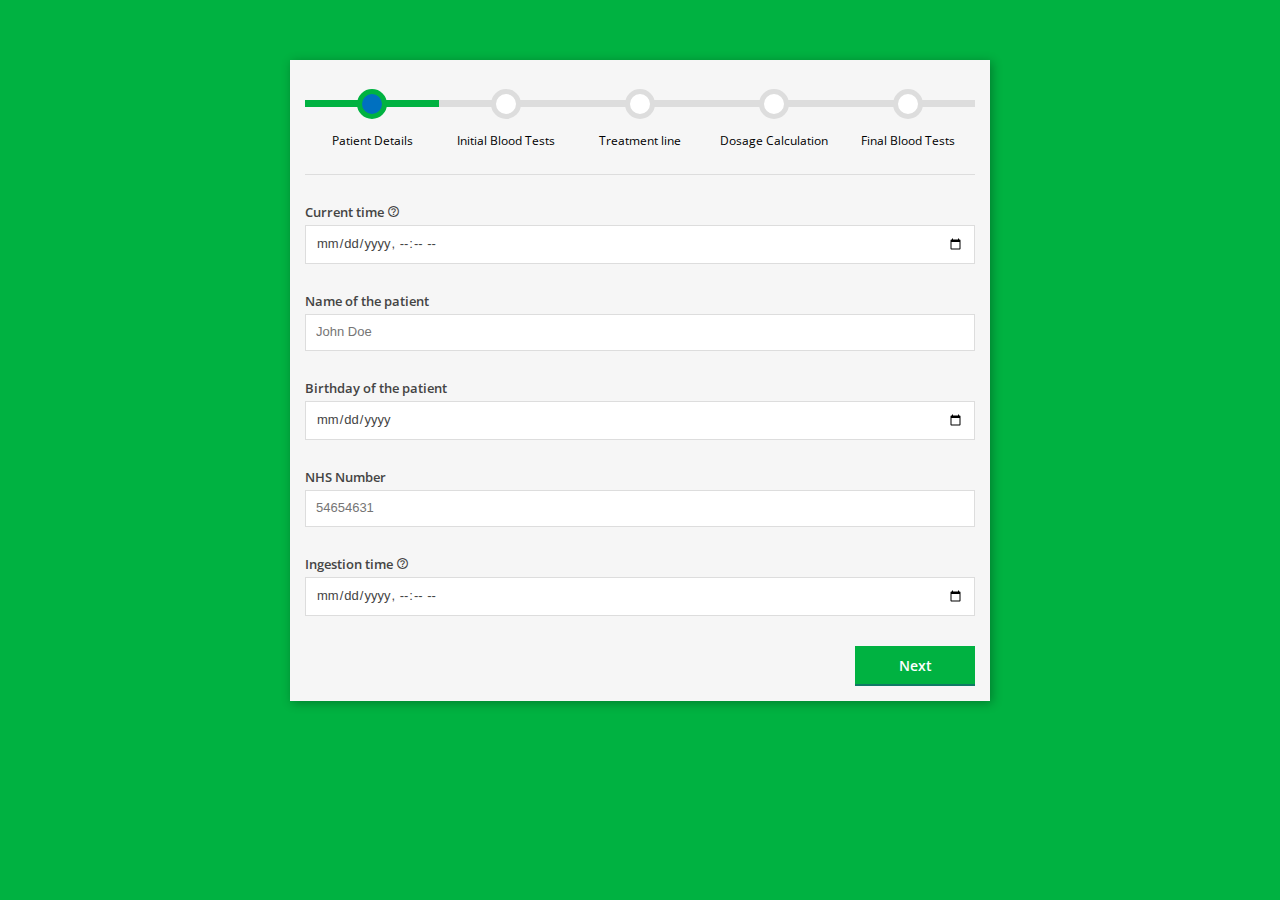
==== commit 9d176bf8: "new design with status bar, and weight scale slider" ====
--- a/webapp/index.html
+++ b/webapp/index.html
@@ -15,84 +15,84 @@
  <div class="page-title">Paracetamol Overdose Patient Form</div-->
  <div class="content">
  	<ol class="progress-track">
-  <li class="progress-done">
-    <center>
-      <div class="icon-wrap">
-        <svg class="icon-state icon-check-mark">
-          <use xlink:href="#icon-check-mark"></use>
-        </svg>
+	  <li class="progress-done progress-current">
+	    <center>
+	      <div class="icon-wrap">
+	        <svg class="icon-state icon-check-mark">
+	          <use xlink:href="#icon-check-mark"></use>
+	        </svg>
 
-        <svg class="icon-state icon-down-arrow">
-          <use xlink:href="#icon-down-arrow"></use>
-        </svg>
-      </div>
-      <span class="progress-text">Patient Details</span>
-    </center>
-  </li>
+	        <svg class="icon-state icon-down-arrow">
+	          <use xlink:href="#icon-down-arrow"></use>
+	        </svg>
+	      </div>
+	      <span class="progress-text">Patient Details</span>
+	    </center>
+	  </li>
 
-  <li class="progress-done progress-current">
-    <center>
-      <div class="icon-wrap">
-        <svg class="icon-state icon-check-mark">
-          <use xlink:href="#icon-check-mark"></use>
-        </svg>
+	  <li class="progress-todo">
+	    <center>
+	      <div class="icon-wrap">
+	        <svg class="icon-state icon-check-mark">
+	          <use xlink:href="#icon-check-mark"></use>
+	        </svg>
 
-        <svg class="icon-state icon-down-arrow">
-          <use xlink:href="#icon-down-arrow"></use>
-        </svg>
-      </div>
-      <span class="progress-text">Initial Blood Tests</span>
-    </center>
-  </li>
+	        <svg class="icon-state icon-down-arrow">
+	          <use xlink:href="#icon-down-arrow"></use>
+	        </svg>
+	      </div>
+	      <span class="progress-text">Initial Blood Tests</span>
+	    </center>
+	  </li>
 
-  <li class="progress-todo">
-    <center>
-      <div class="icon-wrap">
-        <svg class="icon-state icon-check-mark">
-          <use xlink:href="#icon-check-mark"></use>
-        </svg>
+	  <li class="progress-todo">
+	    <center>
+	      <div class="icon-wrap">
+	        <svg class="icon-state icon-check-mark">
+	          <use xlink:href="#icon-check-mark"></use>
+	        </svg>
 
-        <svg class="icon-state icon-down-arrow">
-          <use xlink:href="#icon-down-arrow"></use>
-        </svg>
-      </div>
-      <span class="progress-text">Treatment line</span>
-    </center>
-  </li>
+	        <svg class="icon-state icon-down-arrow">
+	          <use xlink:href="#icon-down-arrow"></use>
+	        </svg>
+	      </div>
+	      <span class="progress-text">Treatment line</span>
+	    </center>
+	  </li>
 
-  <li class="progress-todo">
-    <center>
-      <div class="icon-wrap">
-        <svg class="icon-state icon-check-mark">
-          <use xlink:href="#icon-check-mark"></use>
-        </svg>
+	  <li class="progress-todo">
+	    <center>
+	      <div class="icon-wrap">
+	        <svg class="icon-state icon-check-mark">
+	          <use xlink:href="#icon-check-mark"></use>
+	        </svg>
 
-        <svg class="icon-state icon-down-arrow">
-          <use xlink:href="#icon-down-arrow"></use>
-        </svg>
-      </div>
-      <span class="progress-text">Dosage Calculation</span>
-    </center>
-  </li>
-  <li class="progress-todo">
-    <center>
-      <div class="icon-wrap">
-        <svg class="icon-state icon-check-mark">
-          <use xlink:href="#icon-check-mark"></use>
-        </svg>
+	        <svg class="icon-state icon-down-arrow">
+	          <use xlink:href="#icon-down-arrow"></use>
+	        </svg>
+	      </div>
+	      <span class="progress-text">Dosage Calculation</span>
+	    </center>
+	  </li>
+	  <li class="progress-todo">
+	    <center>
+	      <div class="icon-wrap">
+	        <svg class="icon-state icon-check-mark">
+	          <use xlink:href="#icon-check-mark"></use>
+	        </svg>
 
-        <svg class="icon-state icon-down-arrow">
-          <use xlink:href="#icon-down-arrow"></use>
-        </svg>
-      </div>
-      <span class="progress-text">Final Blood Tests</span>
-    </center>
-  </li>
-</ol>
- 	<div class="page-title">
+	        <svg class="icon-state icon-down-arrow">
+	          <use xlink:href="#icon-down-arrow"></use>
+	        </svg>
+	      </div>
+	      <span class="progress-text">Final Blood Tests</span>
+	    </center>
+	  </li>
+	</ol>
+ 	<!-- div class="page-title">
  		<div class="title">Patient Details</div>
  		<div class="description">Submit the details of your patient</div>
- 	</div>
+ 	</div -->
  	<div class="input-box">
  		<div class="input-label">Current time <span class="help-button icon-help_outline"></span></div>
  		<input type="datetime-local" name="currentDateTime">
--- a/webapp/css/main.css
+++ b/webapp/css/main.css
@@ -59,6 +59,7 @@
 }
 
 .input-box { padding: 15px }
+.weight-scale > .input-label,
 .input-box > .input-label
 {
 	color: #444;
@@ -114,7 +115,7 @@
 
 .image-cover
 {
-	height: 110px;
+	height: 130px;
 	border-bottom: 1px solid #ddd;
 }
 .image-cover.yellow 
@@ -149,7 +150,7 @@
 .dosage-container > .treatment-container
 {
 	float: left;
-	width: 199px;
+	width: 233px;
 	height: 270px;
 	padding: 10px;
 }
@@ -186,16 +187,35 @@
 	padding-top: 10px;
 }
 
+.weight-scale
+{
+	padding: 15px;
+	margin: 10px 0;
+	border-bottom: 1px solid #ddd;
+}
+.weight-scale > .input-label
+{
+	margin-bottom: 15px;
+}
+.weight-scale > #weight
+{
+	margin-top: 15px;
+	width: 70px;
+	padding: 5px;
+	border: 1px solid #ddd;
+}
+
 
 
 /** Colors **/
 ol.progress-track {
   display: table;
   list-style-type: none;
-  margin: 0;
-  padding: 2em 1em;
+  margin: 15px;
+  padding: 25px 0;
   table-layout: fixed;
   width: 670px;
+  border-bottom: 1px solid #ddd;
 }
 ol.progress-track li {
   display: table-cell;
@@ -227,7 +247,7 @@
   top: 10px;
 }
 ol.progress-track li.progress-done {
-  border-top: 7px solid #87ba51;
+  border-top: 7px solid #00B241;
   transition: border-color 1s ease-in-out;
   -webkit-transition: border-color 1s ease-in-out;
   -moz-transition: border-color 1s ease-in-out;
@@ -246,7 +266,7 @@
 }
 ol.progress-track li.progress-done .icon-wrap {
   background-color: #4a6a28;
-  border: 5px solid #87ba51;
+  border: 5px solid #00B241;
 }
 ol.progress-track li.progress-todo {
   border-top: 7px solid #DDD;
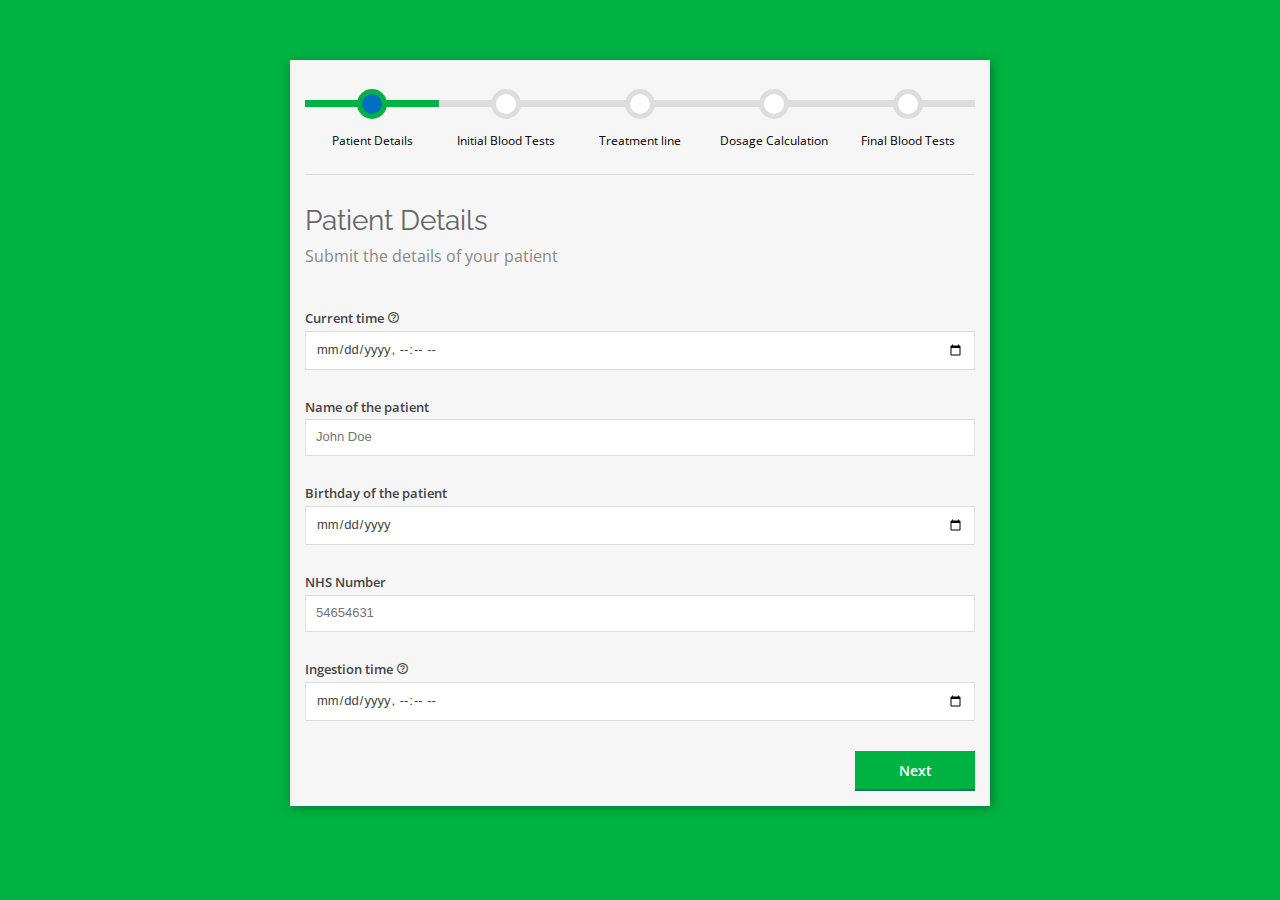
==== commit 3a24e92a: "added titles" ====
--- a/webapp/index.html
+++ b/webapp/index.html
@@ -89,10 +89,10 @@
 	    </center>
 	  </li>
 	</ol>
- 	<!-- div class="page-title">
+ 	<div class="page-title">
  		<div class="title">Patient Details</div>
  		<div class="description">Submit the details of your patient</div>
- 	</div -->
+ 	</div>
  	<div class="input-box">
  		<div class="input-label">Current time <span class="help-button icon-help_outline"></span></div>
  		<input type="datetime-local" name="currentDateTime">
--- a/webapp/css/main.css
+++ b/webapp/css/main.css
@@ -29,8 +29,8 @@
 .content > .page-title
 {
 	margin: 0 15px;
-	padding: 30px 0;
-	border-top: 1px solid #ddd;
+	padding: 15px 0 30px 0;
+	// border-top: 1px solid #ddd;
 	// border-bottom: 1px solid #ddd;
 }
 .content > .page-title > .title
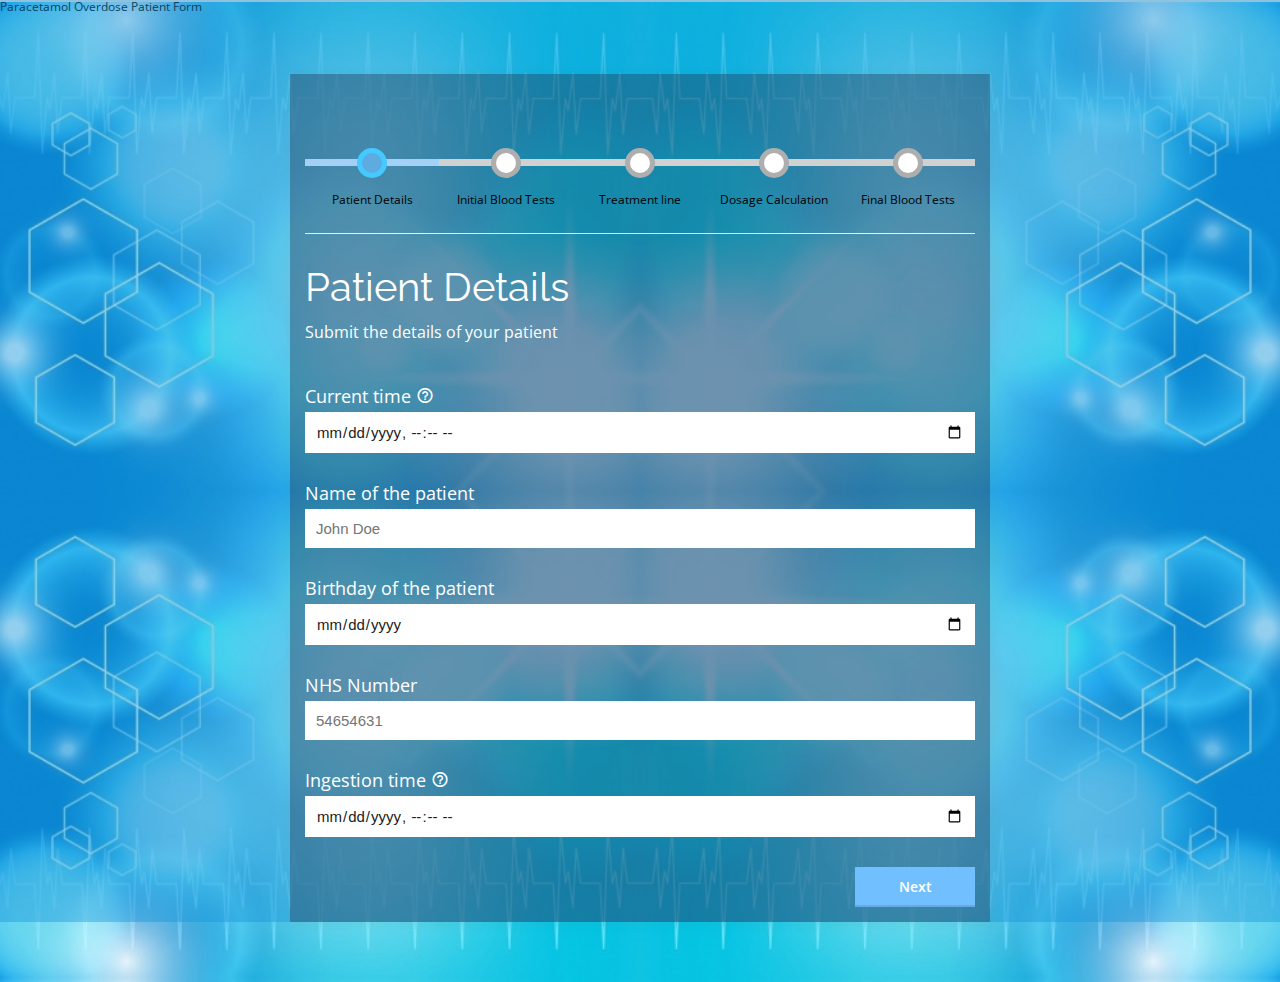
==== commit 7058e6f9: "new UI" ====
--- a/webapp/index.html
+++ b/webapp/index.html
@@ -1,5 +1,5 @@
 <!DOCTYPE html>
-<html>
+<html xmlns="http://www.w3.org/1999/html">
 <head>
 	<title>Paracetamol overdose</title>
 	<link href="https://fonts.googleapis.com/css?family=Open+Sans:400,600" rel="stylesheet">
@@ -11,111 +11,115 @@
 	<script type="text/javascript" src="js/main.js"></script>
 </head>
 <body>
- <!-- div class="header"></div>
- <div class="page-title">Paracetamol Overdose Patient Form</div-->
- <div class="content">
- 	<ol class="progress-track">
-	  <li class="progress-done progress-current">
-	    <center>
-	      <div class="icon-wrap">
-	        <svg class="icon-state icon-check-mark">
-	          <use xlink:href="#icon-check-mark"></use>
-	        </svg>
+<div class="header"></div>
+ <div class="page-title">Paracetamol Overdose Patient Form</div>
+ <div class="layer"></div>
+ <div class="container-main">
+     <div class="translucent"></div>
+     <div class="content">
+ 	    <ol class="progress-track">
+	    <li class="progress-done progress-current">
+	        <center>
+	        <div class="icon-wrap">
+	            <svg class="icon-state icon-check-mark">
+	            <use xlink:href="#icon-check-mark"></use>
+	            </svg>
 
-	        <svg class="icon-state icon-down-arrow">
-	          <use xlink:href="#icon-down-arrow"></use>
-	        </svg>
-	      </div>
-	      <span class="progress-text">Patient Details</span>
-	    </center>
-	  </li>
+	            <svg class="icon-state icon-down-arrow">
+	            <use xlink:href="#icon-down-arrow"></use>
+	            </svg>
+	        </div>
+	        <span class="progress-text">Patient Details</span>
+	        </center>
+	    </li>
 
-	  <li class="progress-todo">
-	    <center>
-	      <div class="icon-wrap">
-	        <svg class="icon-state icon-check-mark">
-	          <use xlink:href="#icon-check-mark"></use>
-	        </svg>
+	    <li class="progress-todo">
+	        <center>
+	        <div class="icon-wrap">
+	            <svg class="icon-state icon-check-mark">
+	             <use xlink:href="#icon-check-mark"></use>
+	            </svg>
 
-	        <svg class="icon-state icon-down-arrow">
-	          <use xlink:href="#icon-down-arrow"></use>
-	        </svg>
-	      </div>
-	      <span class="progress-text">Initial Blood Tests</span>
-	    </center>
-	  </li>
+	            <svg class="icon-state icon-down-arrow">
+	             <use xlink:href="#icon-down-arrow"></use>
+	            </svg>
+	        </div>
+	        <span class="progress-text">Initial Blood Tests</span>
+	        </center>
+	    </li>
 
-	  <li class="progress-todo">
-	    <center>
-	      <div class="icon-wrap">
-	        <svg class="icon-state icon-check-mark">
-	          <use xlink:href="#icon-check-mark"></use>
-	        </svg>
+	    <li class="progress-todo">
+	        <center>
+	        <div class="icon-wrap">
+	            <svg class="icon-state icon-check-mark">
+	            <use xlink:href="#icon-check-mark"></use>
+	            </svg>
 
-	        <svg class="icon-state icon-down-arrow">
-	          <use xlink:href="#icon-down-arrow"></use>
-	        </svg>
-	      </div>
-	      <span class="progress-text">Treatment line</span>
-	    </center>
-	  </li>
+	            <svg class="icon-state icon-down-arrow">
+	            <use xlink:href="#icon-down-arrow"></use>
+	            </svg>
+	        </div>
+	        <span class="progress-text">Treatment line</span>
+	        </center>
+	    </li>
 
-	  <li class="progress-todo">
-	    <center>
-	      <div class="icon-wrap">
-	        <svg class="icon-state icon-check-mark">
-	          <use xlink:href="#icon-check-mark"></use>
-	        </svg>
+	    <li class="progress-todo">
+	        <center>
+	        <div class="icon-wrap">
+                <svg class="icon-state icon-check-mark">
+	            <use xlink:href="#icon-check-mark"></use>
+	            </svg>
 
-	        <svg class="icon-state icon-down-arrow">
-	          <use xlink:href="#icon-down-arrow"></use>
-	        </svg>
-	      </div>
-	      <span class="progress-text">Dosage Calculation</span>
-	    </center>
-	  </li>
-	  <li class="progress-todo">
-	    <center>
-	      <div class="icon-wrap">
-	        <svg class="icon-state icon-check-mark">
-	          <use xlink:href="#icon-check-mark"></use>
-	        </svg>
+	            <svg class="icon-state icon-down-arrow">
+	            <use xlink:href="#icon-down-arrow"></use>
+	            </svg>
+	        </div>
+	        <span class="progress-text">Dosage Calculation</span>
+	        </center>
+	    </li>
+	    <li class="progress-todo">
+	        <center>
+	        <div class="icon-wrap">
+	            <svg class="icon-state icon-check-mark">
+	            <use xlink:href="#icon-check-mark"></use>
+	            </svg>
 
-	        <svg class="icon-state icon-down-arrow">
-	          <use xlink:href="#icon-down-arrow"></use>
-	        </svg>
-	      </div>
-	      <span class="progress-text">Final Blood Tests</span>
-	    </center>
-	  </li>
-	</ol>
- 	<div class="page-title">
- 		<div class="title">Patient Details</div>
- 		<div class="description">Submit the details of your patient</div>
- 	</div>
- 	<div class="input-box">
- 		<div class="input-label">Current time <span class="help-button icon-help_outline"></span></div>
- 		<input type="datetime-local" name="currentDateTime">
- 		<div class="help-text">The date and time when the form was created.</div>
- 	</div>
- 	<div class="input-box">
- 		<div class="input-label">Name of the patient</div>
- 		<input type="text" name="name" placeholder="John Doe">
- 	</div>
- 	<div class="input-box">
- 		<div class="input-label">Birthday of the patient</div>
- 		<input type="date" name="birthday">
- 	</div>
- 	<div class="input-box">
- 		<div class="input-label">NHS Number</div>
- 		<input type="number" name="nhsNumber" placeholder="54654631">
- 	</div>
- 	<div class="input-box">
- 		<div class="input-label">Ingestion time <span class="help-button icon-help_outline"></span></div>
- 		<input type="datetime-local" name="ingestionDateTime">
- 		<div class="help-text">The date and time when the patient ingested paracetamol.</div>
- 	</div>
- 	<div class="next-button" data-link="/first_blood.html">Next</div>
+	            <svg class="icon-state icon-down-arrow">
+	            <use xlink:href="#icon-down-arrow"></use>
+	            </svg>
+	        </div>
+	        <span class="progress-text">Final Blood Tests</span>
+	        </center>
+	    </li>
+	    </ol>
+ 	    <div class="page-title">
+ 		    <div class="title">Patient Details</div>
+ 		    <div class="description">Submit the details of your patient</div>
+ 	    </div>
+ 	    <div class="input-box">
+ 		    <div class="input-label">Current time <span class="help-button icon-help_outline"></span></div>
+ 		    <input type="datetime-local" name="currentDateTime">
+ 		    <div class="help-text">The date and time when the form was created.</div>
+ 	    </div>
+ 	    <div class="input-box">
+ 		    <div class="input-label">Name of the patient</div>
+ 		    <input type="text" name="name" placeholder="John Doe">
+ 	    </div>
+ 	    <div class="input-box">
+ 		    <div class="input-label">Birthday of the patient</div>
+ 		    <input type="date" name="birthday">
+ 	    </div>
+ 	    <div class="input-box">
+ 		    <div class="input-label">NHS Number</div>
+ 		    <input type="number" name="nhsNumber" placeholder="54654631">
+ 	    </div>
+ 	    <div class="input-box">
+ 		    <div class="input-label">Ingestion time <span class="help-button icon-help_outline"></span></div>
+ 		    <input type="datetime-local" name="ingestionDateTime">
+ 		    <div class="help-text">The date and time when the patient ingested paracetamol.</div>
+ 	    </div>
+ 	    <div class="next-button" data-link="/first_blood.html">Next</div>
+     </div>
  </div>
 </body>
 </html>--- a/webapp/css/main.css
+++ b/webapp/css/main.css
@@ -1,59 +1,90 @@
 body  {
 	height: 100%;
-	background: #00B241;
-	// background: url('../media/images/background.jpg') repeat center center;
-	-webkit-background-size: cover;
-	-moz-background-size: cover;
-	-o-background-size: cover;
-	background-size: cover;
-}
+	background: url('../media/images/3-side.jpg') repeat center center;
+    background-size: contain;
+	position: relative;
+}
+
+.layer{
+    background-color: rgba(24, 147, 217, 0.42);
+    background-repeat: repeat-x;
+    position: absolute;
+    margin-top: 0;
+    top: 0;
+    left: 0;
+    width: 100%;
+    height: 100%;
+}
+
 .header
 {
-	position: absolute;
-	top: 0;
-	left: 0;
-	right: 0;
-	height: 30px;
-	border-bottom: 2px solid #ddd;
-	background: #fff;
-}
-.content
-{
-	overflow: hidden;
+    position: absolute;
+    top: 0;
+    left: 0;
+    right: 0;
+    height: 0px;
+    border-bottom: 2px solid #e3e3e3;
+    background: #fff;
+}
+
+.container-main{
+    position:relative; /* make any positioned child elements relative to this */
+    overflow: hidden;
+    margin: 60px auto;
+    max-width: 700px;
+    min-height: 300px;
+    box-shadow: 2px 2px 10px rgba(107, 107, 107, 0.09);
+}
+
+.container-main > .translucent{
+    position: absolute;
+    top:0;
+    bottom: 0;
+    width: 100%;
+    background: #233551;
+    box-shadow: 2px 2px 10px rgba(35, 53, 81, 0.95);
+    opacity: 0.4;
+
+}
+.container-main > .content
+{
+	position: relative;
 	margin: 60px auto;
 	max-width: 700px;
 	min-height: 300px;
-	background: #f6f6f6;
-	box-shadow: 2px 2px 10px rgba(0, 0, 0, .3)
-}
+
+}
+
 .content > .page-title
 {
 	margin: 0 15px;
 	padding: 15px 0 30px 0;
-	// border-top: 1px solid #ddd;
-	// border-bottom: 1px solid #ddd;
+	//border-top: 1px solid #ddd;
+	//border-bottom: 1px solid #ddd;
 }
 .content > .page-title > .title
 {
-	font-size: 28px;
+	font-size: 40px;
 	font-family: 'Raleway', sans-serif;
-	color: #666;
+	color: white;
 	font-weight: 400;
 }
 .content > .page-title > .description
 {
-	padding-top: 10px;
+	padding-top: 13px;
 	font-size: 16px;
-	color: #888;
+	color: white;
 }
 
 
 .final-text
 {
+    margin: 5%;
+    background-color: #2e3436;
 	font-size: 14px;
 	font-weight: 400;
 	line-height: 20px;
-	color: #444;
+	color: #ffffff;
 	padding: 60px 15px 130px 15px;
 	text-align: center;
 }
@@ -62,14 +93,14 @@
 .weight-scale > .input-label,
 .input-box > .input-label
 {
-	color: #444;
-	font-size: 13px;
-	font-weight: 600;
+	color: white;
+	font-size: 18px;
+	font-weight: 400;
 	padding-bottom: 5px;
 }
 .input-box > .input-label > .help-button
 {
-	paosition: relative;
+	position: relative;
 	cursor: pointer;
 }
 .input-box > .input-label > .help-button:hover { color: #16a085 }
@@ -77,16 +108,17 @@
 .input-box > .help-text
 {
 	display: none;
-	font-size: 12px;
+	font-size: 15px;
 	margin-top: 5px;
 }
 .input-box > input
 {
 	width: 100%;
-	color: #444;
-	font-size: 13px;
+	color: #1c1c1c;
+	font-size: 15px;
 	padding: 10px 10px;
-	border: 1px solid #ddd;
+	border: 1px solid #ffffff;
+    font-weight: 400;
 }
 .next-button
 {
@@ -99,15 +131,15 @@
 	font-size: 14px;
 	font-weight: 600;
 	color: #fff;
-	background: #00B241;
-	border-bottom: 2px solid #0f7a65;
+	background: rgb(113, 191, 255);
+	border-bottom: 2px solid rgb(105, 168, 226);
 	margin: 15px;
 	cursor: pointer;
 }
 .next-button:hover
 {
-	background: #008930;
-	border-bottom: 2px solid #0b5647;
+	background: #135258;
+	border-bottom: 2px solid #08171c;
 }
 .next-button:active { top: 1px }
 
@@ -116,20 +148,22 @@
 .image-cover
 {
 	height: 130px;
-	border-bottom: 1px solid #ddd;
+	border-bottom: 1px solid #f8f8f8;
 }
 .image-cover.yellow 
-{ 
+{
+    margin: 1%;
 	background: url('../media/images/yellow.jpg') no-repeat center center;
-	-webkit-background-size: cover;
+    -webkit-background-size: cover;
     -moz-background-size: cover;
     -o-background-size: cover;
     background-size:  cover
 }
 .image-cover.blue 
-{ 
-	margin-top: 25px;
-	border-top: 1px solid #ddd;
+{
+
+    margin: 1%;
+	border-top: 1px solid #fbfbfb;
 	background: url('../media/images/blue.jpg') no-repeat center center;
 	-webkit-background-size: cover;
     -moz-background-size: cover;
@@ -138,12 +172,12 @@
 }
 .infusion-title
 {
-	padding: 20px;
-	font-size: 16px;
+	padding: 2%;
+	font-size: 20px;
 	font-weight: 600;
-	color: #444;
+	color: #ffffff;
 	text-align: center;
-	border-top: 1px solid #ddd;
+	border-top: 1px solid #ffffff;
 }
 .infusion-title:first-child { border-top: none }
 .dosage-container { overflow: hidden }
@@ -151,7 +185,7 @@
 {
 	float: left;
 	width: 233px;
-	height: 270px;
+	height: 320px;
 	padding: 10px;
 }
 .dosage-container > .treatment-container > .image-box
@@ -182,16 +216,19 @@
 }
 .dosage-container > .treatment-container > .text-box
 {
-	color: #444;
-	font-size: 13px;
-	padding-top: 10px;
+    margin: 5% 3% 5% 3%;
+	color: #ffffff;
+    background-color: rgba(35, 53, 81, 0.4);
+	font-size: 16px;
+    padding: 15px 10px 15px 10px;
+    text-align: center;
 }
 
 .weight-scale
 {
 	padding: 15px;
 	margin: 10px 0;
-	border-bottom: 1px solid #ddd;
+	border-bottom: 1px solid #eeeeee;
 }
 .weight-scale > .input-label
 {
@@ -202,7 +239,7 @@
 	margin-top: 15px;
 	width: 70px;
 	padding: 5px;
-	border: 1px solid #ddd;
+	border: 1px solid #f0f0f0;
 }
 
 
@@ -215,7 +252,7 @@
   padding: 25px 0;
   table-layout: fixed;
   width: 670px;
-  border-bottom: 1px solid #ddd;
+  border-bottom: 1px solid #efefef;
 }
 ol.progress-track li {
   display: table-cell;
@@ -247,7 +284,7 @@
   top: 10px;
 }
 ol.progress-track li.progress-done {
-  border-top: 7px solid #00B241;
+  border-top: 7px solid rgba(164, 208, 245, 1);
   transition: border-color 1s ease-in-out;
   -webkit-transition: border-color 1s ease-in-out;
   -moz-transition: border-color 1s ease-in-out;
@@ -256,7 +293,7 @@
   display: none;
 }
 ol.progress-track li.progress-done.progress-current .icon-wrap {
-  background-color: #0070c0;
+  background-color: rgb(94, 171, 225);
 }
 ol.progress-track li.progress-done.progress-current .icon-wrap .icon-check-mark {
   display: none;
@@ -265,16 +302,16 @@
   display: block;
 }
 ol.progress-track li.progress-done .icon-wrap {
-  background-color: #4a6a28;
-  border: 5px solid #00B241;
+  background-color: #233351;
+  border: 5px solid #45caff;
 }
 ol.progress-track li.progress-todo {
-  border-top: 7px solid #DDD;
+  border-top: 7px solid #d1d1d1;
   color: black;
 }
 ol.progress-track li.progress-todo .icon-wrap {
   background-color: #FFF;
-  border: 5px solid #DDD;
+  border: 5px solid #aeaeae;
   border-radius: 50%;
   bottom: 1.5em;
   color: #fff;
@@ -289,3 +326,7 @@
   display: none;
 }
 
+#container{
+    margin: 2%;
+}
+
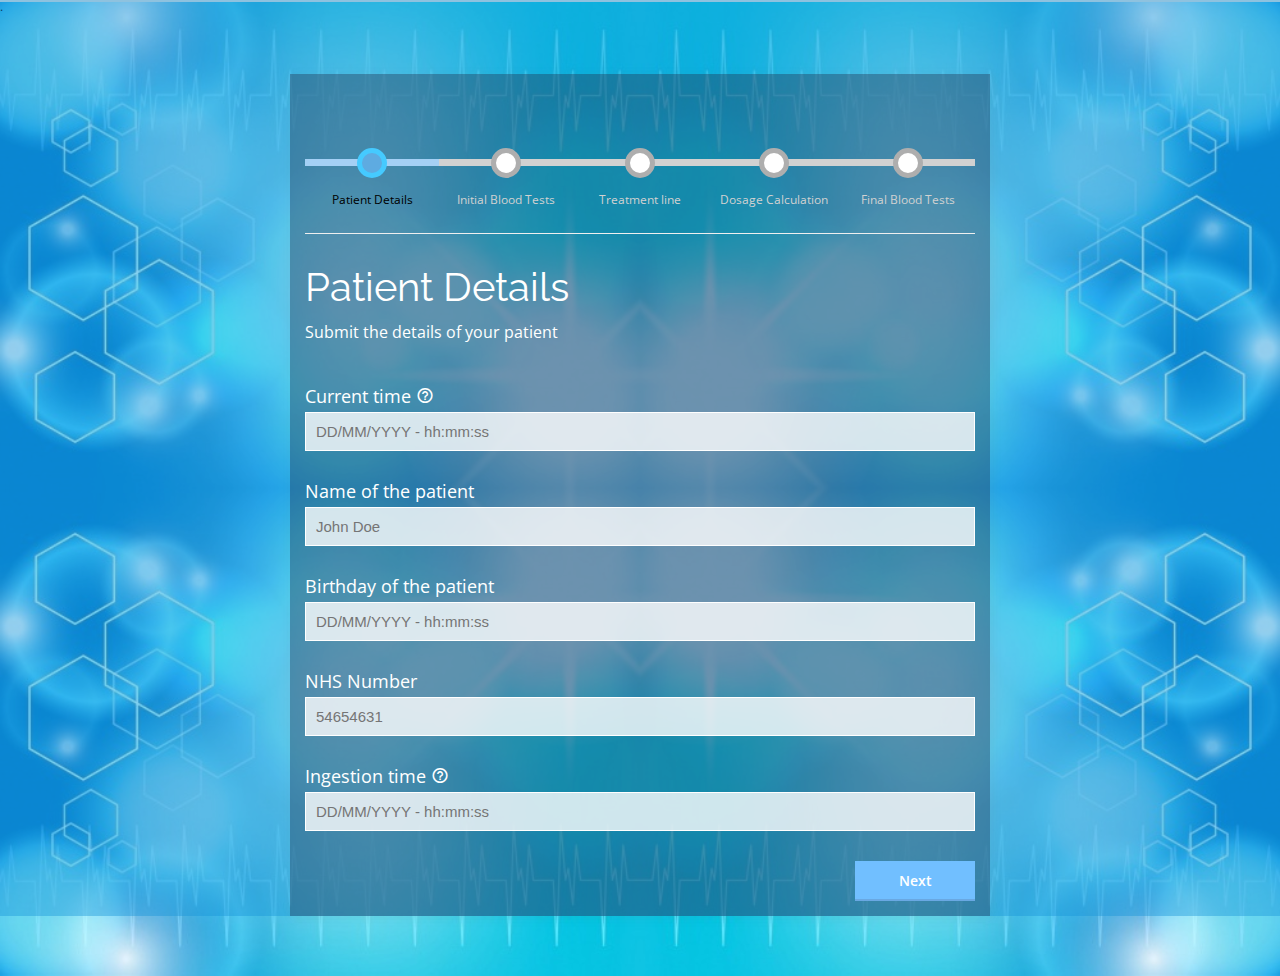
==== commit 3896f29c: "calendar and buttons added" ====
--- a/webapp/index.html
+++ b/webapp/index.html
@@ -1,4 +1,5 @@
 <!DOCTYPE html>
+<!--suppress ALL -->
 <html xmlns="http://www.w3.org/1999/html">
 <head>
 	<title>Paracetamol overdose</title>
@@ -7,12 +8,14 @@
 	<link rel="stylesheet" type="text/css" href="css/icons.css">
 	<link rel="stylesheet" type="text/css" href="css/normalize.css">
 	<link rel="stylesheet" type="text/css" href="css/main.css">
+    <link rel="stylesheet" href="css/pikaday.css">
 	<script type="text/javascript" src="js/jquery.min.js"></script>
 	<script type="text/javascript" src="js/main.js"></script>
+
 </head>
 <body>
 <div class="header"></div>
- <div class="page-title">Paracetamol Overdose Patient Form</div>
+ <div class="page-title"> . </div>
  <div class="layer"></div>
  <div class="container-main">
      <div class="translucent"></div>
@@ -98,7 +101,7 @@
  	    </div>
  	    <div class="input-box">
  		    <div class="input-label">Current time <span class="help-button icon-help_outline"></span></div>
- 		    <input type="datetime-local" name="currentDateTime">
+ 		    <input type="text" id="datetimepicker1" name="currentDateTime" placeholder="DD/MM/YYYY - hh:mm:ss">
  		    <div class="help-text">The date and time when the form was created.</div>
  	    </div>
  	    <div class="input-box">
@@ -107,7 +110,7 @@
  	    </div>
  	    <div class="input-box">
  		    <div class="input-label">Birthday of the patient</div>
- 		    <input type="date" name="birthday">
+ 		    <input type="text" id="datepicker" name="birthday" placeholder="DD/MM/YYYY - hh:mm:ss">
  	    </div>
  	    <div class="input-box">
  		    <div class="input-label">NHS Number</div>
@@ -115,11 +118,53 @@
  	    </div>
  	    <div class="input-box">
  		    <div class="input-label">Ingestion time <span class="help-button icon-help_outline"></span></div>
- 		    <input type="datetime-local" name="ingestionDateTime">
+ 		    <input type="text" id="datetimepicker2" name="ingestionDateTime" placeholder="DD/MM/YYYY - hh:mm:ss">
  		    <div class="help-text">The date and time when the patient ingested paracetamol.</div>
  	    </div>
  	    <div class="next-button" data-link="/first_blood.html">Next</div>
      </div>
  </div>
+
+<script src="js/pikaday.js"></script>
+<script>
+
+    var picker = new Pikaday(
+        {
+            field: document.getElementById('datepicker'),
+            firstDay: 1,
+            minDate: new Date(1900, 0, 1),
+            maxDate: new Date(2020, 12, 31),
+            yearRange: [1900,2020],
+            showTime: false,
+        });
+
+    var timepicker1 = new Pikaday(
+        {
+            field: document.getElementById('datetimepicker1'),
+            firstDay: 1,
+            minDate: new Date(2000, 0, 1),
+            maxDate: new Date(2020, 12, 31),
+            yearRange: [2000,2020],
+
+            showTime: true,
+            autoClose: false,
+            use24hour: false
+        });
+
+    var timepicker2 = new Pikaday(
+        {
+            field: document.getElementById('datetimepicker2'),
+            firstDay: 1,
+            minDate: new Date(2000, 0, 1),
+            maxDate: new Date(2020, 12, 31),
+            yearRange: [2000,2020],
+
+            showTime: true,
+            autoClose: false,
+            use24hour: false
+        });
+
+</script>
+
 </body>
 </html>--- a/webapp/css/main.css
+++ b/webapp/css/main.css
@@ -93,7 +93,7 @@
 .weight-scale > .input-label,
 .input-box > .input-label
 {
-	color: white;
+	color: #ffffff;
 	font-size: 18px;
 	font-weight: 400;
 	padding-bottom: 5px;
@@ -113,6 +113,7 @@
 }
 .input-box > input
 {
+    background-color: rgba(254, 254, 254, 0.8);
 	width: 100%;
 	color: #1c1c1c;
 	font-size: 15px;
@@ -143,6 +144,30 @@
 }
 .next-button:active { top: 1px }
 
+.previous-button
+{
+    position: relative;
+    float: left;
+    width: 120px;
+    height: 40px;
+    line-height: 40px;
+    text-align: center;
+    font-size: 14px;
+    font-weight: 600;
+    color: #fff;
+    background: rgb(113, 191, 255);
+    border-bottom: 2px solid rgb(105, 168, 226);
+    margin: 15px;
+    cursor: pointer;
+}
+
+.previous-button:hover
+{
+    background: #135258;
+    border-bottom: 2px solid #08171c;
+}
+.previous-button:active { top: 1px }
+
 .image-background.background{ background: url('../media/images/background.jpg') no-repeat center center }
 
 .image-cover
@@ -226,6 +251,7 @@
 
 .weight-scale
 {
+    color: white;
 	padding: 15px;
 	margin: 10px 0;
 	border-bottom: 1px solid #eeeeee;
@@ -233,9 +259,11 @@
 .weight-scale > .input-label
 {
 	margin-bottom: 15px;
+
 }
 .weight-scale > #weight
 {
+
 	margin-top: 15px;
 	width: 70px;
 	padding: 5px;
@@ -307,7 +335,7 @@
 }
 ol.progress-track li.progress-todo {
   border-top: 7px solid #d1d1d1;
-  color: black;
+  color: #d1d1d1;
 }
 ol.progress-track li.progress-todo .icon-wrap {
   background-color: #FFF;
--- a/webapp/css/pikaday.css
+++ b/webapp/css/pikaday.css
@@ -0,0 +1,235 @@
+@charset "UTF-8";
+
+/*!
+ * Pikaday
+ * Copyright © 2014 David Bushell | BSD & MIT license | http://dbushell.com/
+ */
+
+.pika-single {
+    z-index: 9999;
+    display: block;
+    position: relative;
+    color: #333;
+    background: #fff;
+    border: 1px solid #ccc;
+    border-bottom-color: #bbb;
+    font-family: "Helvetica Neue", Helvetica, Arial, sans-serif;
+}
+
+/*
+clear child float (pika-lendar), using the famous micro clearfix hack
+http://nicolasgallagher.com/micro-clearfix-hack/
+*/
+.pika-single:before,
+.pika-single:after {
+    content: " ";
+    display: table;
+}
+.pika-single:after { clear: both }
+.pika-single { *zoom: 1 }
+
+.pika-single.is-hidden {
+    display: none;
+}
+
+.pika-single.is-bound {
+    position: absolute;
+    box-shadow: 0 5px 15px -5px rgba(0,0,0,.5);
+}
+
+.pika-lendar {
+    float: left;
+    width: 240px;
+    margin: 8px;
+}
+
+.pika-title {
+    position: relative;
+    text-align: center;
+}
+
+.pika-label {
+    display: inline-block;
+    *display: inline;
+    position: relative;
+    z-index: 9999;
+    overflow: hidden;
+    margin: 0;
+    padding: 5px 3px;
+    font-size: 14px;
+    line-height: 20px;
+    font-weight: bold;
+    background-color: #fff;
+}
+.pika-title select {
+    cursor: pointer;
+    position: absolute;
+    z-index: 9998;
+    margin: 0;
+    left: 0;
+    top: 5px;
+    filter: alpha(opacity=0);
+    opacity: 0;
+}
+
+.pika-prev,
+.pika-next {
+    display: block;
+    cursor: pointer;
+    position: relative;
+    outline: none;
+    border: 0;
+    padding: 0;
+    width: 20px;
+    height: 30px;
+    color: rgba(0, 0, 0, 0);
+    white-space: nowrap;
+    overflow: hidden;
+    background-color: transparent;
+    background-position: center center;
+    background-repeat: no-repeat;
+    background-size: 75% 75%;
+    opacity: .5;
+    *position: absolute;
+    *top: 0;
+}
+
+.pika-prev:hover,
+.pika-next:hover {
+    opacity: 1;
+}
+
+.pika-prev,
+.is-rtl .pika-next {
+    float: left;
+    background-image: url('[data-uri]');
+    *left: 0;
+}
+
+.pika-next,
+.is-rtl .pika-prev {
+    float: right;
+    background-image: url('[data-uri]');
+    *right: 0;
+}
+
+.pika-prev.is-disabled,
+.pika-next.is-disabled {
+    cursor: default;
+    opacity: .2;
+}
+
+.pika-select {
+    display: inline-block;
+    *display: inline;
+}
+
+.pika-table {
+    width: 100%;
+    border-collapse: collapse;
+    border-spacing: 0;
+    border: 0;
+}
+
+.pika-table th,
+.pika-table td {
+    width: 14.285714285714286%;
+    padding: 0;
+}
+
+.pika-table th {
+    color: #999;
+    font-size: 12px;
+    line-height: 25px;
+    font-weight: bold;
+    text-align: center;
+}
+
+.pika-button {
+    cursor: pointer;
+    display: block;
+    box-sizing: border-box;
+    -moz-box-sizing: border-box;
+    outline: none;
+    border: 0;
+    margin: 0;
+    width: 100%;
+    padding: 5px;
+    color: #666;
+    font-size: 12px;
+    line-height: 15px;
+    text-align: right;
+    background: #f5f5f5;
+}
+
+.pika-week {
+    font-size: 11px;
+    color: #999;
+}
+
+.is-today .pika-button {
+    color: #33aaff;
+    font-weight: bold;
+}
+
+.is-selected .pika-button {
+    color: #fff;
+    font-weight: bold;
+    background: #33aaff;
+    box-shadow: inset 0 1px 3px #178fe5;
+    border-radius: 3px;
+}
+
+.is-inrange .pika-button {
+    background: #D5E9F7;
+}
+
+.is-startrange .pika-button {
+    color: #fff;
+    background: #6CB31D;
+    box-shadow: none;
+    border-radius: 3px;
+}
+
+.is-endrange .pika-button {
+    color: #fff;
+    background: #33aaff;
+    box-shadow: none;
+    border-radius: 3px;
+}
+
+.is-disabled .pika-button,
+.is-outside-current-month .pika-button {
+    pointer-events: none;
+    cursor: default;
+    color: #999;
+    opacity: .3;
+}
+
+.pika-button:hover {
+    color: #fff;
+    background: #ff8000;
+    box-shadow: none;
+    border-radius: 3px;
+}
+
+/* styling for abbr */
+.pika-table abbr {
+    border-bottom: none;
+    cursor: help;
+}
+
+.pika-time-container {
+    clear: both;
+}
+
+.pika-time {
+    margin: 7px auto 7px;
+}
+
+.pika-time .pika-time-label {
+    font-weight: bold;
+    font-size: 11px;
+    color: #666;
+    padding-right: 0.33em;
+}
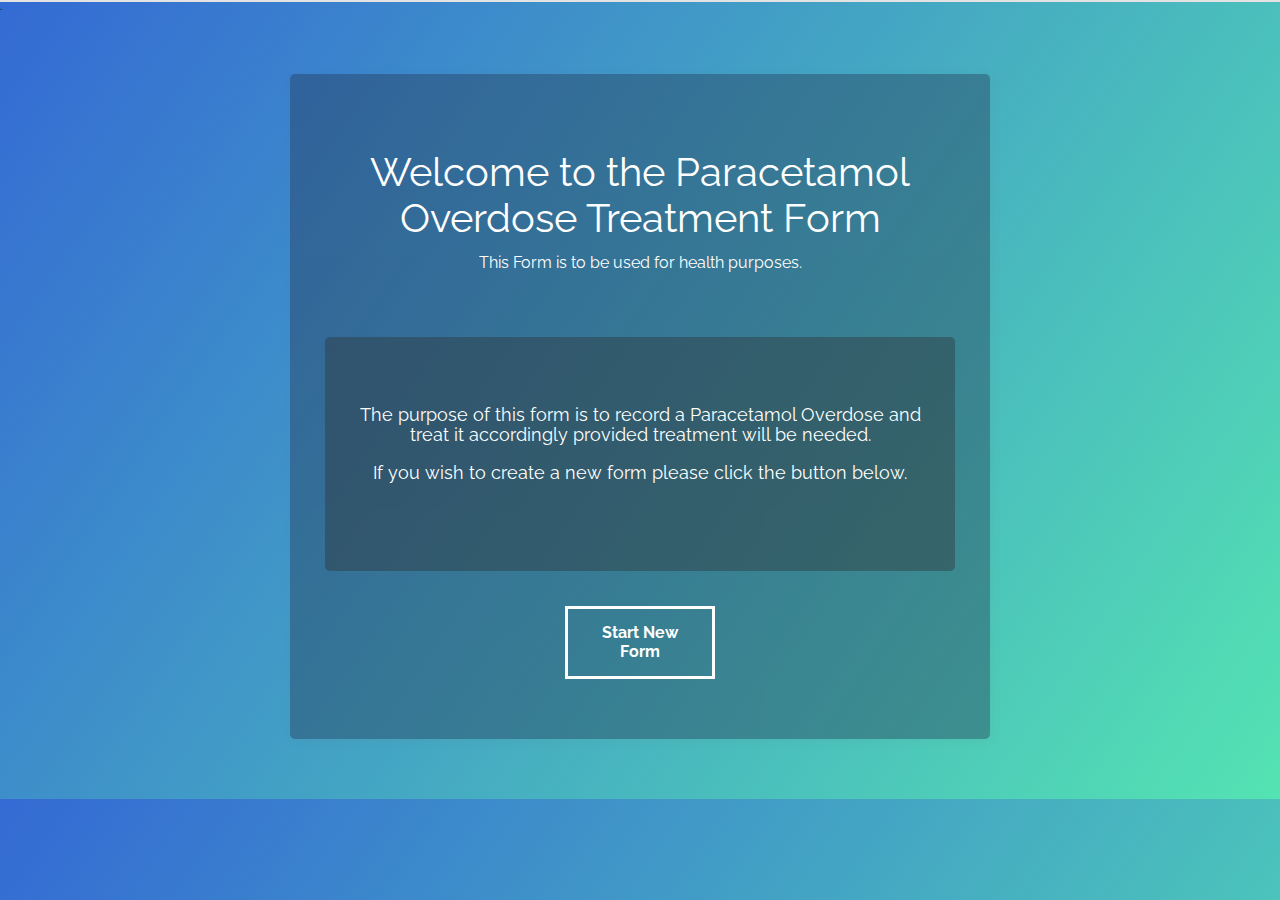
==== commit 15d77ad8: "Irina's changes from Marton" ====
--- a/webapp/index.html
+++ b/webapp/index.html
@@ -1,6 +1,5 @@
 <!DOCTYPE html>
-<!--suppress ALL -->
-<html xmlns="http://www.w3.org/1999/html">
+<html>
 <head>
 	<title>Paracetamol overdose</title>
 	<link href="https://fonts.googleapis.com/css?family=Open+Sans:400,600" rel="stylesheet">
@@ -8,163 +7,35 @@
 	<link rel="stylesheet" type="text/css" href="css/icons.css">
 	<link rel="stylesheet" type="text/css" href="css/normalize.css">
 	<link rel="stylesheet" type="text/css" href="css/main.css">
-    <link rel="stylesheet" href="css/pikaday.css">
+	<link rel="stylesheet" href="css/pikaday.css">
 	<script type="text/javascript" src="js/jquery.min.js"></script>
 	<script type="text/javascript" src="js/main.js"></script>
+	<script src="js/pikaday.js"></script>
+	<script src="js/opentip-jquery-excanvas.js"></script>
+	<link href="css/opentip.css" rel="stylesheet" type="text/css" />
 
 </head>
 <body>
 <div class="header"></div>
- <div class="page-title"> . </div>
- <div class="layer"></div>
- <div class="container-main">
-     <div class="translucent"></div>
-     <div class="content">
- 	    <ol class="progress-track">
-	    <li class="progress-done progress-current">
-	        <center>
-	        <div class="icon-wrap">
-	            <svg class="icon-state icon-check-mark">
-	            <use xlink:href="#icon-check-mark"></use>
-	            </svg>
+<div class="page-title"> .</div>
+<div class="layer">
+</div>
+<div class="container-main">
+	<div class="translucent"></div>
+	<div class="content" style="text-align: center">
 
-	            <svg class="icon-state icon-down-arrow">
-	            <use xlink:href="#icon-down-arrow"></use>
-	            </svg>
-	        </div>
-	        <span class="progress-text">Patient Details</span>
-	        </center>
-	    </li>
+		<div class="page-title">
+			<div class="title" style="text-align: center">Welcome to the Paracetamol Overdose Treatment Form</div>
+			<div class="description" style="text-align: center">This Form is to be used for health purposes.</div>
+		</div>
+		<div class="final-text">
+			<p>The purpose of this form is to record a Paracetamol Overdose and treat it accordingly provided treatment will be needed.</p>
+			<p>If you wish to create a new form please click the button below.</p>
+		</div>
+		<div class="start-button" data-link="/welcome.html">Start New Form</div>
+	</div>
+</div>
 
-	    <li class="progress-todo">
-	        <center>
-	        <div class="icon-wrap">
-	            <svg class="icon-state icon-check-mark">
-	             <use xlink:href="#icon-check-mark"></use>
-	            </svg>
-
-	            <svg class="icon-state icon-down-arrow">
-	             <use xlink:href="#icon-down-arrow"></use>
-	            </svg>
-	        </div>
-	        <span class="progress-text">Initial Blood Tests</span>
-	        </center>
-	    </li>
-
-	    <li class="progress-todo">
-	        <center>
-	        <div class="icon-wrap">
-	            <svg class="icon-state icon-check-mark">
-	            <use xlink:href="#icon-check-mark"></use>
-	            </svg>
-
-	            <svg class="icon-state icon-down-arrow">
-	            <use xlink:href="#icon-down-arrow"></use>
-	            </svg>
-	        </div>
-	        <span class="progress-text">Treatment line</span>
-	        </center>
-	    </li>
-
-	    <li class="progress-todo">
-	        <center>
-	        <div class="icon-wrap">
-                <svg class="icon-state icon-check-mark">
-	            <use xlink:href="#icon-check-mark"></use>
-	            </svg>
-
-	            <svg class="icon-state icon-down-arrow">
-	            <use xlink:href="#icon-down-arrow"></use>
-	            </svg>
-	        </div>
-	        <span class="progress-text">Dosage Calculation</span>
-	        </center>
-	    </li>
-	    <li class="progress-todo">
-	        <center>
-	        <div class="icon-wrap">
-	            <svg class="icon-state icon-check-mark">
-	            <use xlink:href="#icon-check-mark"></use>
-	            </svg>
-
-	            <svg class="icon-state icon-down-arrow">
-	            <use xlink:href="#icon-down-arrow"></use>
-	            </svg>
-	        </div>
-	        <span class="progress-text">Final Blood Tests</span>
-	        </center>
-	    </li>
-	    </ol>
- 	    <div class="page-title">
- 		    <div class="title">Patient Details</div>
- 		    <div class="description">Submit the details of your patient</div>
- 	    </div>
- 	    <div class="input-box">
- 		    <div class="input-label">Current time <span class="help-button icon-help_outline"></span></div>
- 		    <input type="text" id="datetimepicker1" name="currentDateTime" placeholder="DD/MM/YYYY - hh:mm:ss">
- 		    <div class="help-text">The date and time when the form was created.</div>
- 	    </div>
- 	    <div class="input-box">
- 		    <div class="input-label">Name of the patient</div>
- 		    <input type="text" name="name" placeholder="John Doe">
- 	    </div>
- 	    <div class="input-box">
- 		    <div class="input-label">Birthday of the patient</div>
- 		    <input type="text" id="datepicker" name="birthday" placeholder="DD/MM/YYYY - hh:mm:ss">
- 	    </div>
- 	    <div class="input-box">
- 		    <div class="input-label">NHS Number</div>
- 		    <input type="number" name="nhsNumber" placeholder="54654631">
- 	    </div>
- 	    <div class="input-box">
- 		    <div class="input-label">Ingestion time <span class="help-button icon-help_outline"></span></div>
- 		    <input type="text" id="datetimepicker2" name="ingestionDateTime" placeholder="DD/MM/YYYY - hh:mm:ss">
- 		    <div class="help-text">The date and time when the patient ingested paracetamol.</div>
- 	    </div>
- 	    <div class="next-button" data-link="/first_blood.html">Next</div>
-     </div>
- </div>
-
-<script src="js/pikaday.js"></script>
-<script>
-
-    var picker = new Pikaday(
-        {
-            field: document.getElementById('datepicker'),
-            firstDay: 1,
-            minDate: new Date(1900, 0, 1),
-            maxDate: new Date(2020, 12, 31),
-            yearRange: [1900,2020],
-            showTime: false,
-        });
-
-    var timepicker1 = new Pikaday(
-        {
-            field: document.getElementById('datetimepicker1'),
-            firstDay: 1,
-            minDate: new Date(2000, 0, 1),
-            maxDate: new Date(2020, 12, 31),
-            yearRange: [2000,2020],
-
-            showTime: true,
-            autoClose: false,
-            use24hour: false
-        });
-
-    var timepicker2 = new Pikaday(
-        {
-            field: document.getElementById('datetimepicker2'),
-            firstDay: 1,
-            minDate: new Date(2000, 0, 1),
-            maxDate: new Date(2020, 12, 31),
-            yearRange: [2000,2020],
-
-            showTime: true,
-            autoClose: false,
-            use24hour: false
-        });
-
-</script>
 
 </body>
 </html>--- a/webapp/css/main.css
+++ b/webapp/css/main.css
@@ -1,19 +1,9 @@
 body  {
 	height: 100%;
-	background: url('../media/images/3-side.jpg') repeat center center;
-    background-size: contain;
-	position: relative;
-}
-
-.layer{
-    background-color: rgba(24, 147, 217, 0.42);
-    background-repeat: repeat-x;
-    position: absolute;
-    margin-top: 0;
-    top: 0;
-    left: 0;
-    width: 100%;
-    height: 100%;
+    background: -webkit-linear-gradient(-56deg, rgb(84, 227, 178), rgb(52, 106, 212));
+    background: linear-gradient(-56deg, rgb(84, 227, 178), rgb(52, 106, 212));
+    position: relative;
+    font-family: 'Raleway', sans-serif;
 }
 
 .header
@@ -34,6 +24,7 @@
     max-width: 700px;
     min-height: 300px;
     box-shadow: 2px 2px 10px rgba(107, 107, 107, 0.09);
+    border-radius: 5px;
 }
 
 .container-main > .translucent{
@@ -55,21 +46,20 @@
 
 }
 
-.content > .page-title
+.content > .page-title, .content > .top-page > .page-title
 {
 	margin: 0 15px;
 	padding: 15px 0 30px 0;
 	//border-top: 1px solid #ddd;
 	//border-bottom: 1px solid #ddd;
 }
-.content > .page-title > .title
+.content > .page-title > .title, .content > .top-page > .page-title > .title
 {
 	font-size: 40px;
-	font-family: 'Raleway', sans-serif;
 	color: white;
 	font-weight: 400;
 }
-.content > .page-title > .description
+.content > .page-title > .description, .content > .top-page > .page-title > .description
 {
 	padding-top: 13px;
 	font-size: 16px;
@@ -80,13 +70,14 @@
 .final-text
 {
     margin: 5%;
-    background-color: #2e3436;
-	font-size: 14px;
+    background-color: rgba(46, 52, 54, 0.41);
+	font-size: 18px;
 	font-weight: 400;
 	line-height: 20px;
 	color: #ffffff;
-	padding: 60px 15px 130px 15px;
+	padding: 50px 15px 70px 15px;
 	text-align: center;
+    border-radius: 5px;
 }
 
 .input-box { padding: 15px }
@@ -98,75 +89,121 @@
 	font-weight: 400;
 	padding-bottom: 5px;
 }
-.input-box > .input-label > .help-button
+.input-box > .input-label > #help-button1, #help-button2
 {
 	position: relative;
 	cursor: pointer;
 }
-.input-box > .input-label > .help-button:hover { color: #16a085 }
-.input-box > .input-label > .help-button:active { top: 1px }
-.input-box > .help-text
-{
-	display: none;
-	font-size: 15px;
-	margin-top: 5px;
-}
+.input-box > .input-label > #help-button1:hover, #help-button2:hover{ color: #16a085 }
+.input-box > .input-label > #help-button1:active, #help-button2:hover { top: 1px }
+
 .input-box > input
 {
-    background-color: rgba(254, 254, 254, 0.8);
+    background-color: white;
 	width: 100%;
 	color: #1c1c1c;
 	font-size: 15px;
 	padding: 10px 10px;
-	border: 1px solid #ffffff;
+	border: 2px solid #ffffff;
+    border-radius: 5px;
     font-weight: 400;
+    transition: background-color 0.2s ease-out,
+    color 0.2s ease-out;
+}
+
+.input-box > input:hover,
+
+.input-box > input:active{
+    border-color: #3FB8AF;
+    transition: background-color 0.3s ease-in,
+    color 0.3s ease-in;
 }
 .next-button
 {
-	position: relative;
-	float: right;
-	width: 120px;
-	height: 40px;
-	line-height: 40px;
-	text-align: center;
-	font-size: 14px;
-	font-weight: 600;
-	color: #fff;
-	background: rgb(113, 191, 255);
-	border-bottom: 2px solid rgb(105, 168, 226);
-	margin: 15px;
-	cursor: pointer;
-}
-.next-button:hover
-{
-	background: #135258;
-	border-bottom: 2px solid #08171c;
-}
-.next-button:active { top: 1px }
-
-.previous-button
-{
-    position: relative;
-    float: left;
-    width: 120px;
-    height: 40px;
-    line-height: 40px;
+    margin: 3%;
+    float: right;
+    font-size: 16px;
+    display: inline-block;
+    width: 150px;
+    font-weight: bold;
+    padding: 15px;
+    color: #fff;
+    border: 3px solid #fff;
     text-align: center;
-    font-size: 14px;
-    font-weight: 600;
+    outline: none;
+    text-decoration: none;
+    transition: background-color 0.2s ease-out,
+    color 0.2s ease-out;
+    cursor:pointer;
+}
+.next-button:hover,
+
+.next-button:active {
+    font-size: 16px;
+    background-color: #fff;
+    color: #000;
+    font-weight: bold;
+    transition: background-color 0.3s ease-in,
+    color 0.3s ease-in;
+}
+
+.start-button{
+
+    display: inline-block;
+    margin: 0 auto;
+    font-size: 16px;
+    width: 150px;
+    font-weight: bold;
+    padding: 15px;
     color: #fff;
-    background: rgb(113, 191, 255);
-    border-bottom: 2px solid rgb(105, 168, 226);
-    margin: 15px;
-    cursor: pointer;
-}
-
-.previous-button:hover
-{
-    background: #135258;
-    border-bottom: 2px solid #08171c;
-}
-.previous-button:active { top: 1px }
+    border: 3px solid #fff;
+    text-align: center;
+    outline: none;
+    text-decoration: none;
+    transition: background-color 0.2s ease-out,
+    color 0.2s ease-out;
+    cursor:pointer;
+}
+
+.start-button:hover,
+
+.start-button:active{
+    font-size: 16px;
+    background-color: #fff;
+    color: #000;
+    font-weight: bold;
+    transition: background-color 0.3s ease-in,
+    color 0.3s ease-in;
+}
+
+.btn {
+    margin: 3%;
+    float: right;
+    font-size: 16px;
+    display: inline-block;
+    width: 150px;
+    font-weight: bold;
+    padding: 15px;
+    color: #fff;
+    border: 3px solid #fff;
+    text-align: center;
+    outline: none;
+    text-decoration: none;
+    -webkit-transition: background-color 0.2s ease-out,
+    color 0.2s ease-out;
+    cursor:pointer;
+}
+
+.btn:hover,
+
+.btn:active {
+    font-size: 16px;
+    background-color: #fff;
+    color: #000;
+    font-weight: bold;
+    transition: background-color 0.3s ease-in,
+    color 0.3s ease-in;
+}
 
 .image-background.background{ background: url('../media/images/background.jpg') no-repeat center center }
 
@@ -177,6 +214,7 @@
 }
 .image-cover.yellow 
 {
+    border-radius: 5px;
     margin: 1%;
 	background: url('../media/images/yellow.jpg') no-repeat center center;
     -webkit-background-size: cover;
@@ -186,7 +224,7 @@
 }
 .image-cover.blue 
 {
-
+    border-radius: 5px;
     margin: 1%;
 	border-top: 1px solid #fbfbfb;
 	background: url('../media/images/blue.jpg') no-repeat center center;
@@ -195,11 +233,63 @@
     -o-background-size: cover;
     background-size: cover;
 }
+
+@media (min-width: 768px) {
+
+    .container{
+        top: 40%;
+        position: fixed;
+        width: 200px;
+        margin-left: -200px;
+        text-decoration: none;
+    }
+    .sidebar-nav .navbar .navbar-collapse {
+        padding: 0;
+        max-height: none;
+        text-decoration: none;
+    }
+    .sidebar-nav .navbar ul {
+        float: none;
+        text-decoration: none;
+    }
+    .sidebar-nav .navbar ul:not {
+        display: block;
+        text-decoration: none;
+    }
+    .sidebar-nav .navbar li {
+        font-size: 16px;
+        font-weight: bold;
+        float: none;
+        display: block;
+        padding-top: 10px;
+        padding-bottom: 10px;
+        background-color: rgba(19, 82, 88, 0.29);
+        text-align: center;
+        outline: none;
+        text-decoration: none;
+        border: 2px solid transparent;
+        -webkit-transition: border 0.2s ease-out;
+        cursor:pointer;
+        margin-bottom: 2px;
+    }
+
+    .sidebar-nav .navbar li:hover{
+        border: 2px solid white;
+
+    }
+    .sidebar-nav .navbar li a {
+        padding-top: 12px;
+        padding-bottom: 12px;
+        text-decoration: none;
+        color: #fff;
+    }
+}
+
 .infusion-title
 {
-	padding: 2%;
-	font-size: 20px;
-	font-weight: 600;
+	padding: 6%;
+	font-size: 40px;
+	font-weight: 400;
 	color: #ffffff;
 	text-align: center;
 	border-top: 1px solid #ffffff;
@@ -210,30 +300,33 @@
 {
 	float: left;
 	width: 233px;
-	height: 320px;
+	height: 100%;
 	padding: 10px;
 }
 .dosage-container > .treatment-container > .image-box
 {
 	width: 200px;
-	height: 200px;
+	height: 230px;
 }
 .dosage-container > .treatment-container > .image-box.first 
-{ 
+{
+    border-radius: 5px;
 	background: url('../media/images/first.jpg') no-repeat center center;
 	-webkit-background-size: contain;
     -moz-background-size: contain;
     background-size: contain;
 }
 .dosage-container > .treatment-container > .image-box.second 
-{ 
+{
 	background: url('../media/images/second.jpg') no-repeat center center;
 	-webkit-background-size: contain;
     -moz-background-size: contain;
     background-size: contain;
+    border-radius: 5px;
 }
 .dosage-container > .treatment-container > .image-box.third 
-{ 
+{
+    border-radius: 5px;
 	background: url('../media/images/third.jpg') no-repeat center center;
 	-webkit-background-size: contain;
     -moz-background-size: contain;
@@ -247,27 +340,28 @@
 	font-size: 16px;
     padding: 15px 10px 15px 10px;
     text-align: center;
+    border-radius: 5px;
 }
 
 .weight-scale
 {
     color: white;
 	padding: 15px;
-	margin: 10px 0;
-	border-bottom: 1px solid #eeeeee;
+
 }
 .weight-scale > .input-label
 {
 	margin-bottom: 15px;
 
 }
-.weight-scale > #weight
-{
-
-	margin-top: 15px;
+.weight-scale > #weight1, #weight2
+{
+    margin-top: 15px;
+    border-radius: 5px;
 	width: 70px;
 	padding: 5px;
 	border: 1px solid #f0f0f0;
+    margin-bottom: 20px;
 }
 
 
--- a/webapp/css/opentip.css
+++ b/webapp/css/opentip.css
@@ -0,0 +1,278 @@
+.opentip-container,
+.opentip-container * {
+    -webkit-box-sizing: border-box;
+    -moz-box-sizing: border-box;
+    box-sizing: border-box;
+}
+.opentip-container {
+    position: absolute;
+    max-width: 300px;
+    z-index: 100;
+    -webkit-transition: -webkit-transform 1s ease-in-out;
+    -moz-transition: -moz-transform 1s ease-in-out;
+    -o-transition: -o-transform 1s ease-in-out;
+    -ms-transition: -ms-transform 1s ease-in-out;
+    transition: transform 1s ease-in-out;
+    pointer-events: none;
+    -webkit-transform: translateX(0) translateY(0);
+    -moz-transform: translateX(0) translateY(0);
+    -o-transform: translateX(0) translateY(0);
+    -ms-transform: translateX(0) translateY(0);
+    transform: translateX(0) translateY(0);
+}
+.opentip-container.ot-fixed.ot-hidden.stem-top.stem-center,
+.opentip-container.ot-fixed.ot-going-to-show.stem-top.stem-center,
+.opentip-container.ot-fixed.ot-hiding.stem-top.stem-center {
+    -webkit-transform: translateY(-5px);
+    -moz-transform: translateY(-5px);
+    -o-transform: translateY(-5px);
+    -ms-transform: translateY(-5px);
+    transform: translateY(-5px);
+}
+.opentip-container.ot-fixed.ot-hidden.stem-top.stem-right,
+.opentip-container.ot-fixed.ot-going-to-show.stem-top.stem-right,
+.opentip-container.ot-fixed.ot-hiding.stem-top.stem-right {
+    -webkit-transform: translateY(-5px) translateX(5px);
+    -moz-transform: translateY(-5px) translateX(5px);
+    -o-transform: translateY(-5px) translateX(5px);
+    -ms-transform: translateY(-5px) translateX(5px);
+    transform: translateY(-5px) translateX(5px);
+}
+.opentip-container.ot-fixed.ot-hidden.stem-middle.stem-right,
+.opentip-container.ot-fixed.ot-going-to-show.stem-middle.stem-right,
+.opentip-container.ot-fixed.ot-hiding.stem-middle.stem-right {
+    -webkit-transform: translateX(5px);
+    -moz-transform: translateX(5px);
+    -o-transform: translateX(5px);
+    -ms-transform: translateX(5px);
+    transform: translateX(5px);
+}
+.opentip-container.ot-fixed.ot-hidden.stem-bottom.stem-right,
+.opentip-container.ot-fixed.ot-going-to-show.stem-bottom.stem-right,
+.opentip-container.ot-fixed.ot-hiding.stem-bottom.stem-right {
+    -webkit-transform: translateY(5px) translateX(5px);
+    -moz-transform: translateY(5px) translateX(5px);
+    -o-transform: translateY(5px) translateX(5px);
+    -ms-transform: translateY(5px) translateX(5px);
+    transform: translateY(5px) translateX(5px);
+}
+.opentip-container.ot-fixed.ot-hidden.stem-bottom.stem-center,
+.opentip-container.ot-fixed.ot-going-to-show.stem-bottom.stem-center,
+.opentip-container.ot-fixed.ot-hiding.stem-bottom.stem-center {
+    -webkit-transform: translateY(5px);
+    -moz-transform: translateY(5px);
+    -o-transform: translateY(5px);
+    -ms-transform: translateY(5px);
+    transform: translateY(5px);
+}
+.opentip-container.ot-fixed.ot-hidden.stem-bottom.stem-left,
+.opentip-container.ot-fixed.ot-going-to-show.stem-bottom.stem-left,
+.opentip-container.ot-fixed.ot-hiding.stem-bottom.stem-left {
+    -webkit-transform: translateY(5px) translateX(-5px);
+    -moz-transform: translateY(5px) translateX(-5px);
+    -o-transform: translateY(5px) translateX(-5px);
+    -ms-transform: translateY(5px) translateX(-5px);
+    transform: translateY(5px) translateX(-5px);
+}
+.opentip-container.ot-fixed.ot-hidden.stem-middle.stem-left,
+.opentip-container.ot-fixed.ot-going-to-show.stem-middle.stem-left,
+.opentip-container.ot-fixed.ot-hiding.stem-middle.stem-left {
+    -webkit-transform: translateX(-5px);
+    -moz-transform: translateX(-5px);
+    -o-transform: translateX(-5px);
+    -ms-transform: translateX(-5px);
+    transform: translateX(-5px);
+}
+.opentip-container.ot-fixed.ot-hidden.stem-top.stem-left,
+.opentip-container.ot-fixed.ot-going-to-show.stem-top.stem-left,
+.opentip-container.ot-fixed.ot-hiding.stem-top.stem-left {
+    -webkit-transform: translateY(-5px) translateX(-5px);
+    -moz-transform: translateY(-5px) translateX(-5px);
+    -o-transform: translateY(-5px) translateX(-5px);
+    -ms-transform: translateY(-5px) translateX(-5px);
+    transform: translateY(-5px) translateX(-5px);
+}
+.opentip-container.ot-fixed .opentip {
+    pointer-events: auto;
+}
+.opentip-container.ot-hidden {
+    display: none;
+}
+.opentip-container .opentip {
+    position: relative;
+    font-size: 13px;
+    line-height: 120%;
+    padding: 9px 14px;
+    color: #4f4b47;
+    text-shadow: -1px -1px 0px rgba(255,255,255,0.2);
+}
+.opentip-container .opentip .header {
+    margin: 0;
+    padding: 0;
+}
+.opentip-container .opentip .ot-close {
+    pointer-events: auto;
+    display: block;
+    position: absolute;
+    top: -12px;
+    left: 60px;
+    color: rgba(0,0,0,0.5);
+    background: rgba(0,0,0,0);
+    text-decoration: none;
+}
+.opentip-container .opentip .ot-close span {
+    display: none;
+}
+.opentip-container .opentip .ot-loading-indicator {
+    display: none;
+}
+.opentip-container.ot-loading .ot-loading-indicator {
+    width: 30px;
+    height: 30px;
+    font-size: 30px;
+    line-height: 30px;
+    font-weight: bold;
+    display: block;
+}
+.opentip-container.ot-loading .ot-loading-indicator span {
+    display: block;
+    -webkit-animation: otloading 2s linear infinite;
+    -moz-animation: otloading 2s linear infinite;
+    -o-animation: otloading 2s linear infinite;
+    -ms-animation: otloading 2s linear infinite;
+    animation: otloading 2s linear infinite;
+    text-align: center;
+}
+.opentip-container.style-dark .opentip,
+.opentip-container.style-alert .opentip {
+    color: #f8f8f8;
+    text-shadow: 1px 1px 0px rgba(0,0,0,0.2);
+}
+.opentip-container.style-glass .opentip {
+    padding: 15px 25px;
+    color: #317cc5;
+    text-shadow: 1px 1px 8px rgba(0,94,153,0.3);
+}
+.opentip-container.ot-hide-effect-fade {
+    -webkit-transition: -webkit-transform 0.5s ease-in-out, opacity 1s ease-in-out;
+    -moz-transition: -moz-transform 0.5s ease-in-out, opacity 1s ease-in-out;
+    -o-transition: -o-transform 0.5s ease-in-out, opacity 1s ease-in-out;
+    -ms-transition: -ms-transform 0.5s ease-in-out, opacity 1s ease-in-out;
+    transition: transform 0.5s ease-in-out, opacity 1s ease-in-out;
+    opacity: 1;
+    -ms-filter: none;
+    filter: none;
+}
+.opentip-container.ot-hide-effect-fade.ot-hiding {
+    opacity: 0;
+    filter: alpha(opacity=0);
+    -ms-filter: "progid:DXImageTransform.Microsoft.Alpha(Opacity=0)";
+}
+.opentip-container.ot-show-effect-appear.ot-going-to-show,
+.opentip-container.ot-show-effect-appear.ot-showing {
+    -webkit-transition: -webkit-transform 0.5s ease-in-out, opacity 1s ease-in-out;
+    -moz-transition: -moz-transform 0.5s ease-in-out, opacity 1s ease-in-out;
+    -o-transition: -o-transform 0.5s ease-in-out, opacity 1s ease-in-out;
+    -ms-transition: -ms-transform 0.5s ease-in-out, opacity 1s ease-in-out;
+    transition: transform 0.5s ease-in-out, opacity 1s ease-in-out;
+}
+.opentip-container.ot-show-effect-appear.ot-going-to-show {
+    opacity: 0;
+    filter: alpha(opacity=0);
+    -ms-filter: "progid:DXImageTransform.Microsoft.Alpha(Opacity=0)";
+}
+.opentip-container.ot-show-effect-appear.ot-showing {
+    opacity: 1;
+    -ms-filter: none;
+    filter: none;
+}
+.opentip-container.ot-show-effect-appear.ot-visible {
+    opacity: 1;
+    -ms-filter: none;
+    filter: none;
+}
+@-moz-keyframes otloading {
+    0% {
+        -webkit-transform: rotate(0deg);
+        -moz-transform: rotate(0deg);
+        -o-transform: rotate(0deg);
+        -ms-transform: rotate(0deg);
+        transform: rotate(0deg);
+    }
+
+    100% {
+        -webkit-transform: rotate(360deg);
+        -moz-transform: rotate(360deg);
+        -o-transform: rotate(360deg);
+        -ms-transform: rotate(360deg);
+        transform: rotate(360deg);
+    }
+}
+@-webkit-keyframes otloading {
+    0% {
+        -webkit-transform: rotate(0deg);
+        -moz-transform: rotate(0deg);
+        -o-transform: rotate(0deg);
+        -ms-transform: rotate(0deg);
+        transform: rotate(0deg);
+    }
+
+    100% {
+        -webkit-transform: rotate(360deg);
+        -moz-transform: rotate(360deg);
+        -o-transform: rotate(360deg);
+        -ms-transform: rotate(360deg);
+        transform: rotate(360deg);
+    }
+}
+@-o-keyframes otloading {
+    0% {
+        -webkit-transform: rotate(0deg);
+        -moz-transform: rotate(0deg);
+        -o-transform: rotate(0deg);
+        -ms-transform: rotate(0deg);
+        transform: rotate(0deg);
+    }
+
+    100% {
+        -webkit-transform: rotate(360deg);
+        -moz-transform: rotate(360deg);
+        -o-transform: rotate(360deg);
+        -ms-transform: rotate(360deg);
+        transform: rotate(360deg);
+    }
+}
+@-ms-keyframes otloading {
+    0% {
+        -webkit-transform: rotate(0deg);
+        -moz-transform: rotate(0deg);
+        -o-transform: rotate(0deg);
+        -ms-transform: rotate(0deg);
+        transform: rotate(0deg);
+    }
+
+    100% {
+        -webkit-transform: rotate(360deg);
+        -moz-transform: rotate(360deg);
+        -o-transform: rotate(360deg);
+        -ms-transform: rotate(360deg);
+        transform: rotate(360deg);
+    }
+}
+@keyframes otloading {
+    0% {
+        -webkit-transform: rotate(0deg);
+        -moz-transform: rotate(0deg);
+        -o-transform: rotate(0deg);
+        -ms-transform: rotate(0deg);
+        transform: rotate(0deg);
+    }
+
+    100% {
+        -webkit-transform: rotate(360deg);
+        -moz-transform: rotate(360deg);
+        -o-transform: rotate(360deg);
+        -ms-transform: rotate(360deg);
+        transform: rotate(360deg);
+    }
+}